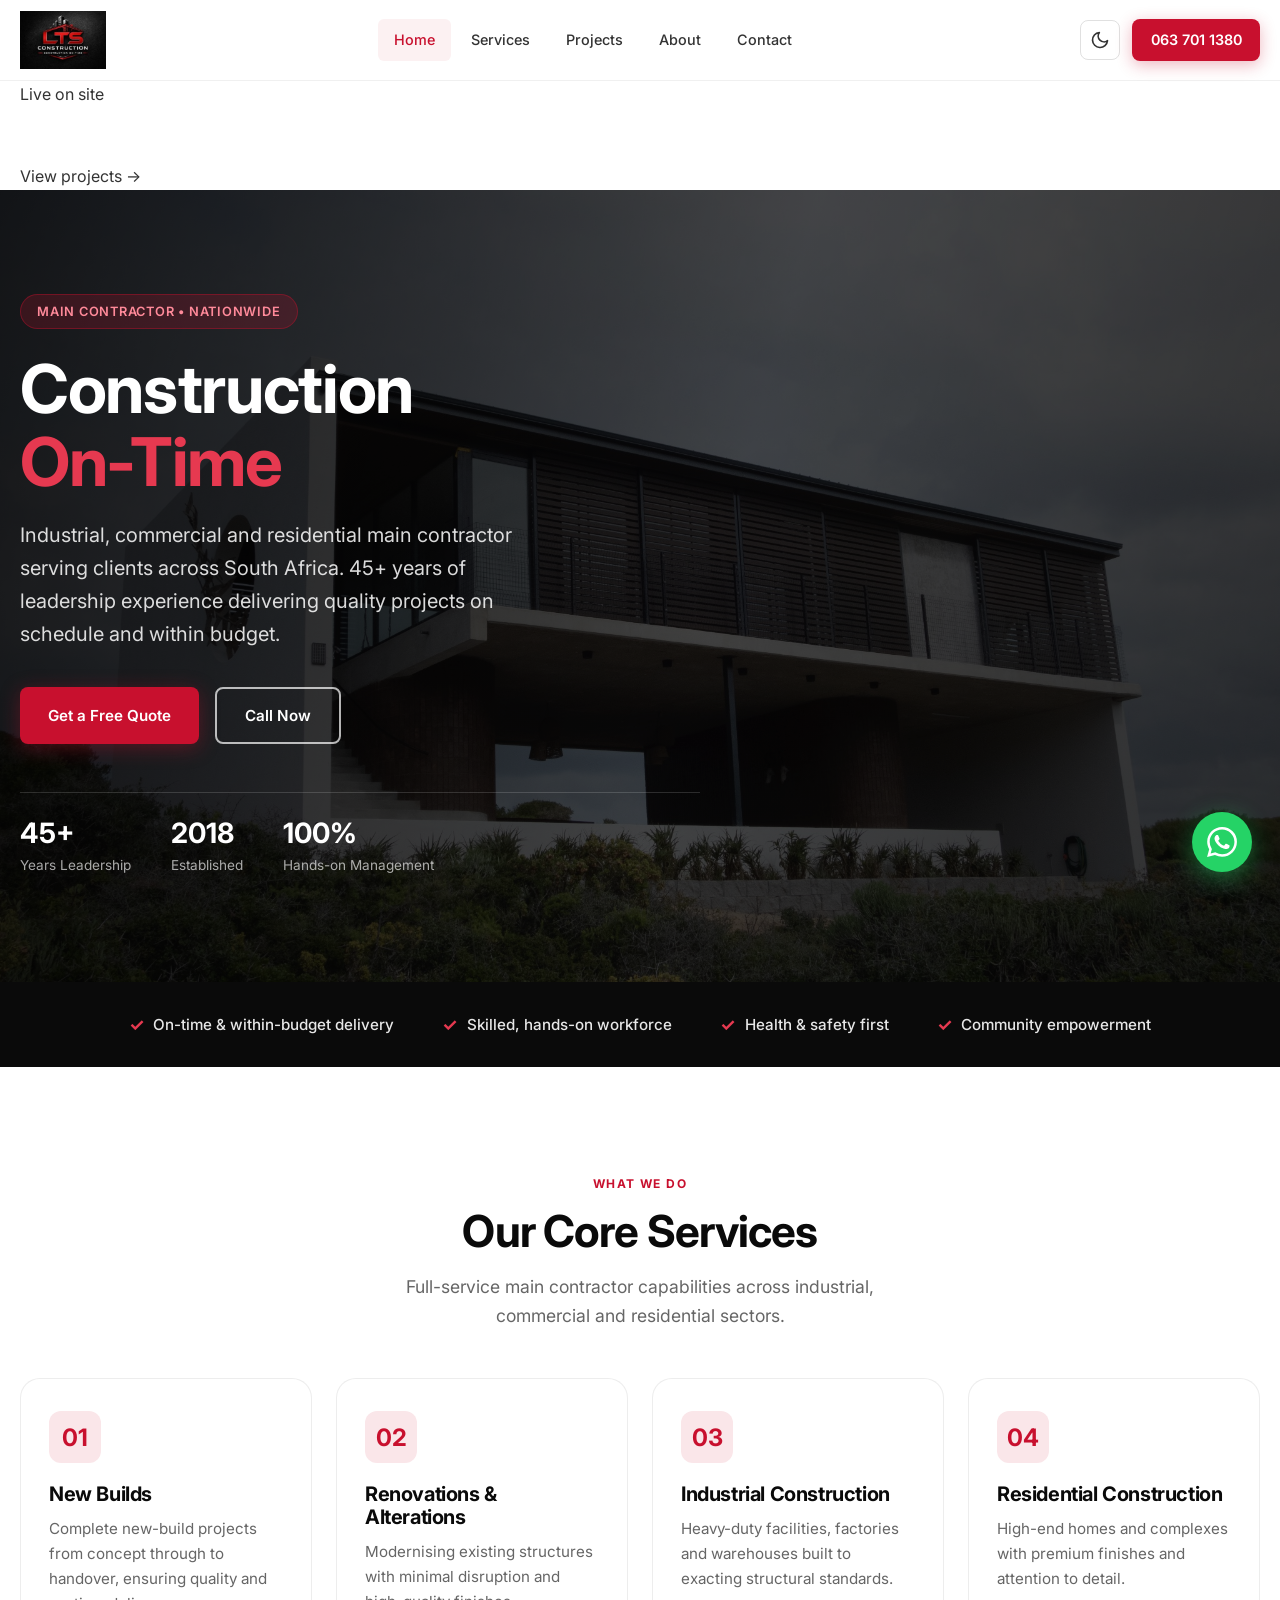
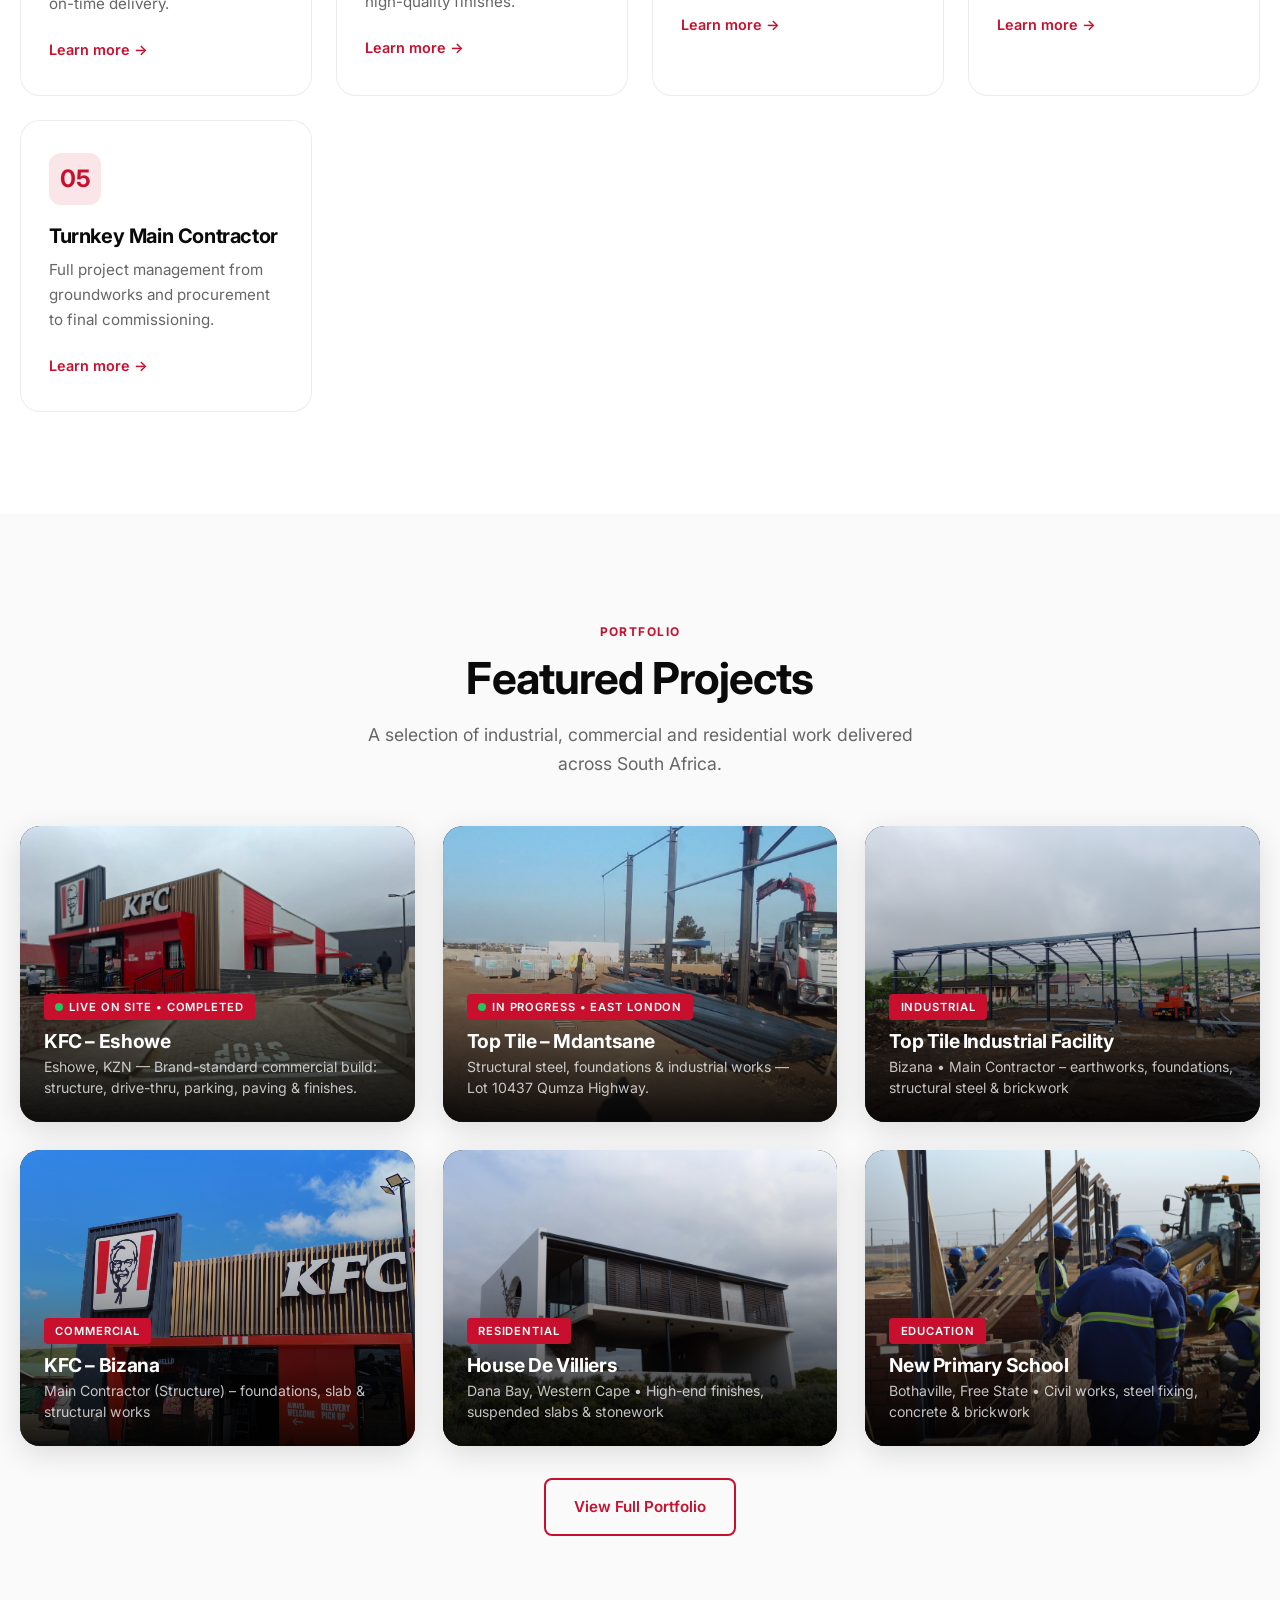
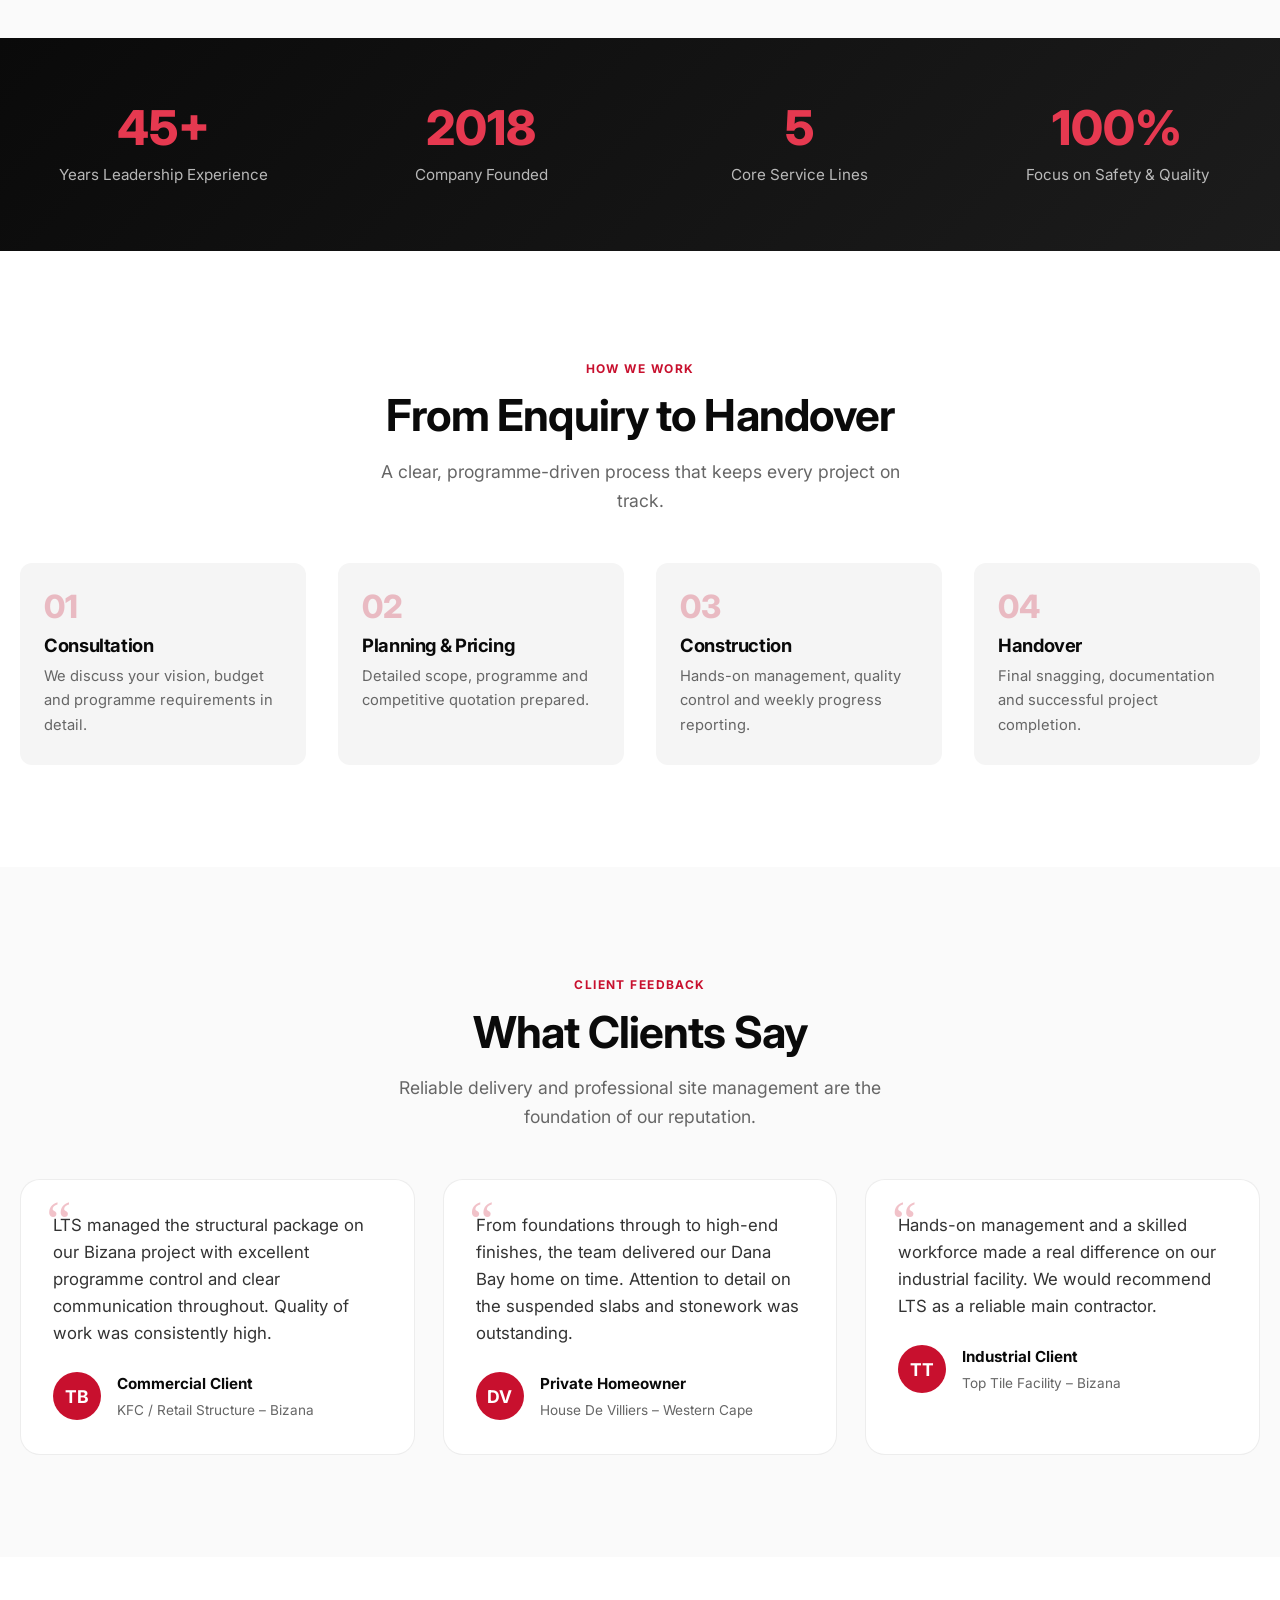
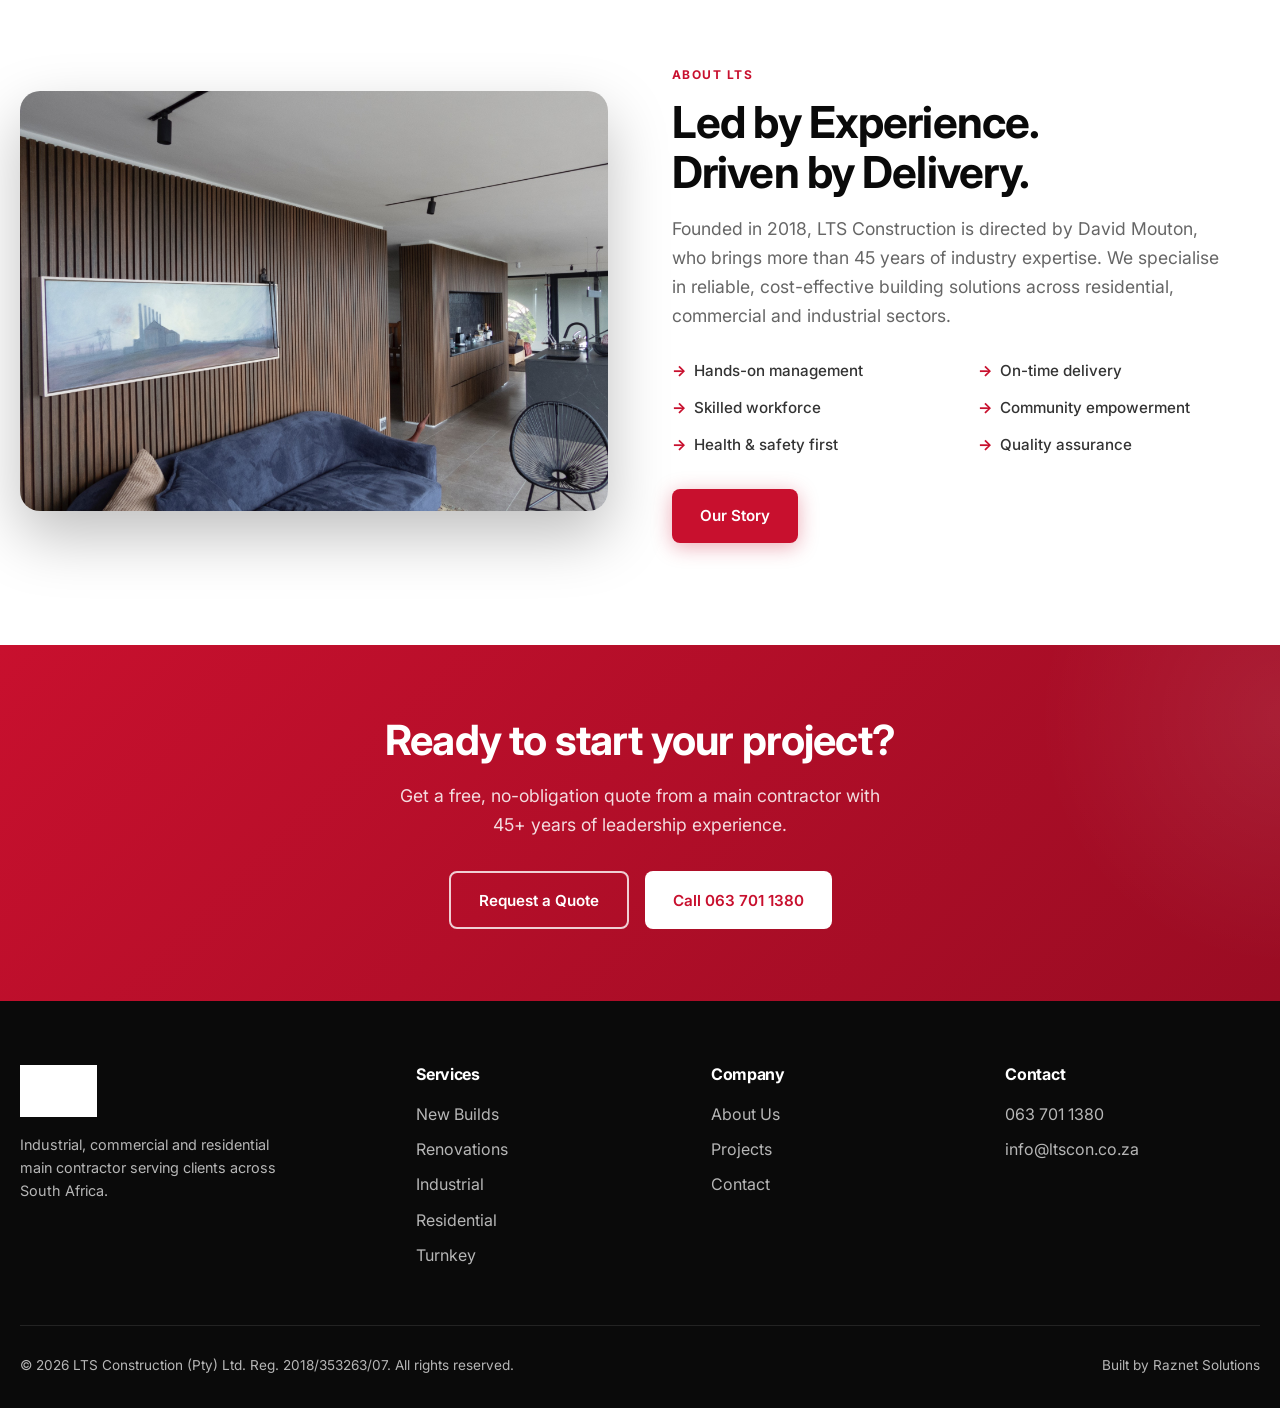
==== index.html @ 0b15d9ac "Correct site + KFC Eshowe live gallery" ====
<!DOCTYPE html>
<html lang="en">
<head>
  <meta charset="UTF-8" />
  <meta name="viewport" content="width=device-width, initial-scale=1.0" />
  <title>LTS Construction | Main Contractor Nationwide – Construction On-Time</title>
  <meta name="description" content="Industrial, commercial and residential main contractor serving clients across South Africa. 45+ years leadership experience. On-time, on-budget delivery." />
  <link rel="preconnect" href="https://fonts.googleapis.com" />
  <link rel="preconnect" href="https://fonts.gstatic.com" crossorigin />
  <link href="https://fonts.googleapis.com/css2?family=Inter:wght@400;500;600;700;800&display=swap" rel="stylesheet" />
  <link rel="stylesheet" href="css/style.css" />
</head>
<body>

  <!-- Header -->
  <header class="header">
    <div class="container">
      <a href="index.html" class="logo">
        <img src="assets/images/logo.png" alt="LTS Construction Logo" />
      </a>
      <nav class="nav">
        <a href="index.html" class="active">Home</a>
        <a href="services.html">Services</a>
        <a href="projects.html">Projects</a>
        <a href="about.html">About</a>
        <a href="contact.html">Contact</a>
      </nav>
      <div class="header-actions">
        <button class="theme-toggle" aria-label="Toggle dark mode" title="Toggle dark mode">
          <svg class="icon-moon" viewBox="0 0 24 24" fill="none" stroke="currentColor" stroke-width="2" stroke-linecap="round" stroke-linejoin="round"><path d="M21 12.79A9 9 0 1 1 11.21 3 7 7 0 0 0 21 12.79z"/></svg>
          <svg class="icon-sun" viewBox="0 0 24 24" fill="none" stroke="currentColor" stroke-width="2" stroke-linecap="round" stroke-linejoin="round"><circle cx="12" cy="12" r="5"/><line x1="12" y1="1" x2="12" y2="3"/><line x1="12" y1="21" x2="12" y2="23"/><line x1="4.22" y1="4.22" x2="5.64" y2="5.64"/><line x1="18.36" y1="18.36" x2="19.78" y2="19.78"/><line x1="1" y1="12" x2="3" y2="12"/><line x1="21" y1="12" x2="23" y2="12"/><line x1="4.22" y1="19.78" x2="5.64" y2="18.36"/><line x1="18.36" y1="5.64" x2="19.78" y2="4.22"/></svg>
        </button>
        <a href="tel:0637011380" class="phone-cta">063 701 1380</a>
        <button class="menu-toggle" aria-label="Open menu">
          <span></span><span></span><span></span>
        </button>
      </div>
    </div>
  </header>

  <!-- Mobile Nav -->
  <nav class="nav-mobile" aria-label="Mobile navigation">
    <a href="index.html" class="active">Home</a>
    <a href="services.html">Services</a>
    <a href="projects.html">Projects</a>
    <a href="about.html">About</a>
    <a href="contact.html">Contact</a>
    <a href="tel:0637011380" class="mobile-phone">Call 063 701 1380</a>
  </nav>

  <!-- Hero -->
    <!-- Current Project Notice -->
  <div class="news-banner">
    <div class="container">
      <span class="news-banner-label">Live on site</span>
      <div class="live-items">
        <p><strong>KFC Eshowe</strong> — Newly completed commercial project, Eshowe, KwaZulu-Natal. External structure, drive-thru, parking &amp; finishes.</p>
        <p><strong>Top Tile Mdantsane</strong> — Industrial construction underway at Lot 10437 Qumza Highway, East London.</p>
      </div>
      <a href="projects.html">View projects →</a>
    </div>
  </div>

  <section class="hero">
    <img src="assets/images/img-010.jpg" alt="LTS Construction – modern residential project" class="hero-bg" loading="eager" />
    <div class="container">
      <div class="hero-content">
        <div class="hero-badge">Main Contractor • Nationwide</div>
        <h1>Construction<br><span>On-Time</span></h1>
        <p>Industrial, commercial and residential main contractor serving clients across South Africa. 45+ years of leadership experience delivering quality projects on schedule and within budget.</p>
        <div class="hero-ctas">
          <a href="contact.html" class="btn btn-primary">Get a Free Quote</a>
          <a href="tel:0637011380" class="btn btn-secondary">Call Now</a>
        </div>
        <div class="hero-stats">
          <div class="hero-stat">
            <strong>45+</strong>
            <span>Years Leadership</span>
          </div>
          <div class="hero-stat">
            <strong>2018</strong>
            <span>Established</span>
          </div>
          <div class="hero-stat">
            <strong>100%</strong>
            <span>Hands-on Management</span>
          </div>
        </div>
      </div>
    </div>
  </section>

  <!-- Trust Bar -->
  <section class="trust-bar">
    <div class="container">
      <ul>
        <li>On-time & within-budget delivery</li>
        <li>Skilled, hands-on workforce</li>
        <li>Health & safety first</li>
        <li>Community empowerment</li>
      </ul>
    </div>
  </section>

  <!-- Services -->
  <section class="section">
    <div class="container">
      <div class="section-header">
        <span class="section-label">What We Do</span>
        <h2 class="section-title">Our Core Services</h2>
        <p class="section-desc">Full-service main contractor capabilities across industrial, commercial and residential sectors.</p>
      </div>
      <div class="services-grid">
        <article class="service-card">
          <div class="service-icon">01</div>
          <h3>New Builds</h3>
          <p>Complete new-build projects from concept through to handover, ensuring quality and on-time delivery.</p>
          <a href="services.html">Learn more →</a>
        </article>
        <article class="service-card">
          <div class="service-icon">02</div>
          <h3>Renovations & Alterations</h3>
          <p>Modernising existing structures with minimal disruption and high-quality finishes.</p>
          <a href="services.html">Learn more →</a>
        </article>
        <article class="service-card">
          <div class="service-icon">03</div>
          <h3>Industrial Construction</h3>
          <p>Heavy-duty facilities, factories and warehouses built to exacting structural standards.</p>
          <a href="services.html">Learn more →</a>
        </article>
        <article class="service-card">
          <div class="service-icon">04</div>
          <h3>Residential Construction</h3>
          <p>High-end homes and complexes with premium finishes and attention to detail.</p>
          <a href="services.html">Learn more →</a>
        </article>
        <article class="service-card">
          <div class="service-icon">05</div>
          <h3>Turnkey Main Contractor</h3>
          <p>Full project management from groundworks and procurement to final commissioning.</p>
          <a href="services.html">Learn more →</a>
        </article>
      </div>
    </div>
  </section>

  <!-- Featured Projects -->
  <section class="section" style="background:#fafafa;">
    <div class="container">
      <div class="section-header">
        <span class="section-label">Portfolio</span>
        <h2 class="section-title">Featured Projects</h2>
        <p class="section-desc">A selection of industrial, commercial and residential work delivered across South Africa.</p>
      </div>
      <div class="projects-grid">

        <article class="project-card" data-gallery='["assets/images/kfc-eshowe-01.jpg","assets/images/kfc-eshowe-02.jpg","assets/images/kfc-eshowe-03.jpg","assets/images/kfc-eshowe-04.jpg","assets/images/kfc-eshowe-05.jpg"]' data-gallery-title="KFC – Eshowe" data-gallery-desc="Completed commercial project in Eshowe, KwaZulu-Natal — external structure, drive-thru, parking, paving and access works.">
          <img src="assets/images/kfc-eshowe-01.jpg" alt="KFC Eshowe – completed external structure, KwaZulu-Natal" loading="lazy" />
          <div class="project-overlay">
            <span class="project-tag project-tag--live">Live on site • Completed</span>
            <h3>KFC – Eshowe</h3>
            <p>Eshowe, KZN — Brand-standard commercial build: structure, drive-thru, parking, paving &amp; finishes.</p>
          </div>
        </article>

        <article class="project-card" data-gallery='["assets/images/top-tile-mdantsane-01.jpg","assets/images/top-tile-mdantsane-03.jpg","assets/images/top-tile-mdantsane-02.jpg"]' data-gallery-title="Top Tile – Mdantsane" data-gallery-desc="Industrial construction underway — Lot 10437 Qumza Highway, East London.">
          <img src="assets/images/top-tile-mdantsane-01.jpg" alt="Top Tile Mdantsane – East London" loading="lazy" />
          <div class="project-overlay">
            <span class="project-tag project-tag--live">In Progress • East London</span>
            <h3>Top Tile – Mdantsane</h3>
            <p>Structural steel, foundations & industrial works — Lot 10437 Qumza Highway.</p>
          </div>
        </article>
<article class="project-card">
          <img src="assets/images/img-001.jpg" alt="Top Tile Industrial Facility – Bizana" loading="lazy" />
          <div class="project-overlay">
            <span class="project-tag">Industrial</span>
            <h3>Top Tile Industrial Facility</h3>
            <p>Bizana • Main Contractor – earthworks, foundations, structural steel & brickwork</p>
          </div>
        </article>
        <article class="project-card">
          <img src="assets/images/img-005.jpg" alt="KFC Bizana" loading="lazy" />
          <div class="project-overlay">
            <span class="project-tag">Commercial</span>
            <h3>KFC – Bizana</h3>
            <p>Main Contractor (Structure) – foundations, slab & structural works</p>
          </div>
        </article>
        <article class="project-card">
          <img src="assets/images/img-010.jpg" alt="House De Villiers – Dana Bay" loading="lazy" />
          <div class="project-overlay">
            <span class="project-tag">Residential</span>
            <h3>House De Villiers</h3>
            <p>Dana Bay, Western Cape • High-end finishes, suspended slabs & stonework</p>
          </div>
        </article>
        <article class="project-card">
          <img src="assets/images/img-011.jpg" alt="Primary School Bothaville" loading="lazy" />
          <div class="project-overlay">
            <span class="project-tag">Education</span>
            <h3>New Primary School</h3>
            <p>Bothaville, Free State • Civil works, steel fixing, concrete & brickwork</p>
          </div>
        </article>
      </div>
      <div class="text-center mt-2">
        <a href="projects.html" class="btn btn-outline">View Full Portfolio</a>
      </div>
    </div>
  </section>

  <!-- Stats -->
  <section class="stats-strip">
    <div class="container">
      <div class="stats-grid">
        <div class="stat-item">
          <strong>45+</strong>
          <span>Years Leadership Experience</span>
        </div>
        <div class="stat-item">
          <strong>2018</strong>
          <span>Company Founded</span>
        </div>
        <div class="stat-item">
          <strong>5</strong>
          <span>Core Service Lines</span>
        </div>
        <div class="stat-item">
          <strong>100%</strong>
          <span>Focus on Safety & Quality</span>
        </div>
      </div>
    </div>
  </section>

  <!-- Process -->
  <section class="section">
    <div class="container">
      <div class="section-header">
        <span class="section-label">How We Work</span>
        <h2 class="section-title">From Enquiry to Handover</h2>
        <p class="section-desc">A clear, programme-driven process that keeps every project on track.</p>
      </div>
      <div class="process-grid">
        <div class="process-step">
          <h4>Consultation</h4>
          <p>We discuss your vision, budget and programme requirements in detail.</p>
        </div>
        <div class="process-step">
          <h4>Planning & Pricing</h4>
          <p>Detailed scope, programme and competitive quotation prepared.</p>
        </div>
        <div class="process-step">
          <h4>Construction</h4>
          <p>Hands-on management, quality control and weekly progress reporting.</p>
        </div>
        <div class="process-step">
          <h4>Handover</h4>
          <p>Final snagging, documentation and successful project completion.</p>
        </div>
      </div>
    </div>
  </section>

  <!-- Testimonials -->
  <section class="section" style="background:#fafafa;">
    <div class="container">
      <div class="section-header">
        <span class="section-label">Client Feedback</span>
        <h2 class="section-title">What Clients Say</h2>
        <p class="section-desc">Reliable delivery and professional site management are the foundation of our reputation.</p>
      </div>
      <div class="testimonials-grid">
        <article class="testimonial-card">
          <p class="quote">LTS managed the structural package on our Bizana project with excellent programme control and clear communication throughout. Quality of work was consistently high.</p>
          <div class="testimonial-author">
            <div class="author-avatar">TB</div>
            <div class="author-info">
              <strong>Commercial Client</strong>
              <span>KFC / Retail Structure – Bizana</span>
            </div>
          </div>
        </article>
        <article class="testimonial-card">
          <p class="quote">From foundations through to high-end finishes, the team delivered our Dana Bay home on time. Attention to detail on the suspended slabs and stonework was outstanding.</p>
          <div class="testimonial-author">
            <div class="author-avatar">DV</div>
            <div class="author-info">
              <strong>Private Homeowner</strong>
              <span>House De Villiers – Western Cape</span>
            </div>
          </div>
        </article>
        <article class="testimonial-card">
          <p class="quote">Hands-on management and a skilled workforce made a real difference on our industrial facility. We would recommend LTS as a reliable main contractor.</p>
          <div class="testimonial-author">
            <div class="author-avatar">TT</div>
            <div class="author-info">
              <strong>Industrial Client</strong>
              <span>Top Tile Facility – Bizana</span>
            </div>
          </div>
        </article>
      </div>
    </div>
  </section>

  <!-- About Preview -->
  <section class="section">
    <div class="container">
      <div class="about-preview">
        <img src="assets/images/img-009.jpg" alt="LTS Construction high-end interior finish" loading="lazy" />
        <div class="about-content">
          <span class="section-label">About LTS</span>
          <h2 class="section-title">Led by Experience.<br>Driven by Delivery.</h2>
          <p class="section-desc">Founded in 2018, LTS Construction is directed by David Mouton, who brings more than 45 years of industry expertise. We specialise in reliable, cost-effective building solutions across residential, commercial and industrial sectors.</p>
          <ul class="value-list">
            <li>Hands-on management</li>
            <li>On-time delivery</li>
            <li>Skilled workforce</li>
            <li>Community empowerment</li>
            <li>Health & safety first</li>
            <li>Quality assurance</li>
          </ul>
          <a href="about.html" class="btn btn-primary">Our Story</a>
        </div>
      </div>
    </div>
  </section>

  <!-- CTA -->
  <section class="cta-banner">
    <div class="container">
      <h2>Ready to start your project?</h2>
      <p>Get a free, no-obligation quote from a main contractor with 45+ years of leadership experience.</p>
      <div style="display:flex;gap:1rem;justify-content:center;flex-wrap:wrap;">
        <a href="contact.html" class="btn btn-secondary">Request a Quote</a>
        <a href="tel:0637011380" class="btn" style="background:#fff;color:var(--red);">Call 063 701 1380</a>
      </div>
    </div>
  </section>

  <!-- Footer -->
  <footer class="footer">
    <div class="container">
      <div class="footer-grid">
        <div class="footer-brand">
          <img src="assets/images/logo.png" alt="LTS Construction" />
          <p>Industrial, commercial and residential main contractor serving clients across South Africa.</p>
        </div>
        <div>
          <h4>Services</h4>
          <ul>
            <li><a href="services.html">New Builds</a></li>
            <li><a href="services.html">Renovations</a></li>
            <li><a href="services.html">Industrial</a></li>
            <li><a href="services.html">Residential</a></li>
            <li><a href="services.html">Turnkey</a></li>
          </ul>
        </div>
        <div>
          <h4>Company</h4>
          <ul>
            <li><a href="about.html">About Us</a></li>
            <li><a href="projects.html">Projects</a></li>
            <li><a href="contact.html">Contact</a></li>
          </ul>
        </div>
        <div>
          <h4>Contact</h4>
          <ul>
            <li><a href="tel:0637011380">063 701 1380</a></li>
            <li><a href="mailto:info@ltscon.co.za">info@ltscon.co.za</a></li>
          </ul>
        </div>
      </div>
      <div class="footer-bottom">
        <p>© 2026 LTS Construction (Pty) Ltd. Reg. 2018/353263/07. All rights reserved.</p>
        <p>Built by Raznet Solutions</p>
      </div>
    </div>
  </footer>

  <!-- Floating WhatsApp -->
  <a href="https://wa.me/27637011380" class="float-whatsapp" target="_blank" rel="noopener" aria-label="Chat on WhatsApp">
    <svg viewBox="0 0 24 24" fill="currentColor"><path d="M17.472 14.382c-.297-.149-1.758-.867-2.03-.967-.273-.099-.471-.148-.67.15-.197.297-.767.966-.94 1.164-.173.199-.347.223-.644.075-.297-.15-1.255-.463-2.39-1.475-.883-.788-1.48-1.761-1.653-2.059-.173-.297-.018-.458.13-.606.134-.133.298-.347.446-.52.149-.174.198-.298.298-.497.099-.198.05-.371-.025-.52-.075-.149-.669-1.612-.916-2.207-.242-.579-.487-.5-.669-.51-.173-.008-.371-.01-.57-.01-.198 0-.52.074-.792.372-.272.297-1.04 1.016-1.04 2.479 0 1.462 1.065 2.875 1.213 3.074.149.198 2.096 3.2 5.077 4.487.709.306 1.262.489 1.694.625.712.227 1.36.195 1.871.118.571-.085 1.758-.719 2.006-1.413.248-.694.248-1.289.173-1.413-.074-.124-.272-.198-.57-.347m-5.421 7.403h-.004a9.87 9.87 0 01-5.031-1.378l-.361-.214-3.741.982.998-3.648-.235-.374a9.86 9.86 0 01-1.51-5.26c.001-5.45 4.436-9.884 9.888-9.884 2.64 0 5.122 1.03 6.988 2.898a9.825 9.825 0 012.893 6.994c-.003 5.45-4.435 9.884-9.885 9.884m8.413-18.297A11.815 11.815 0 0012.05 0C5.495 0 .16 5.335.157 11.892c0 2.096.547 4.142 1.588 5.945L.057 24l6.305-1.654a11.882 11.882 0 005.683 1.448h.005c6.554 0 11.89-5.335 11.893-11.893a11.821 11.821 0 00-3.48-8.413z"/></svg>
  </a>

  <script src="js/main.js"></script>
</body>
</html>
---- css/style.css ----
/* ============================================================
   LTS Construction – 2026 Modern Design System (Refined)
   ============================================================ */

:root {
  --red: #c8102e;
  --red-dark: #9a0c23;
  --red-light: #e63950;
  --black: #0a0a0a;
  --dark: #121212;
  --gray-900: #1a1a1a;
  --gray-800: #222;
  --gray-700: #333;
  --gray-500: #666;
  --gray-300: #bbb;
  --gray-100: #f5f5f5;
  --white: #ffffff;
  --shadow: 0 10px 40px rgba(0,0,0,.18);
  --shadow-lg: 0 25px 60px rgba(0,0,0,.25);
  --radius: 12px;
  --radius-lg: 20px;
  --transition: all .35s cubic-bezier(.4,0,.2,1);
  --font: 'Inter', system-ui, -apple-system, BlinkMacSystemFont, 'Segoe UI', Roboto, sans-serif;
  --container: 1240px;
}

*, *::before, *::after { margin:0; padding:0; box-sizing:border-box; }

html { scroll-behavior:smooth; font-size:16px; }

body {
  font-family: var(--font);
  line-height: 1.65;
  color: var(--gray-700);
  background: var(--white);
  -webkit-font-smoothing: antialiased;
  overflow-x: hidden;
}

img { max-width:100%; height:auto; display:block; }
a { text-decoration:none; color:inherit; transition: var(--transition); }
ul { list-style:none; }
button, input, select, textarea { font-family:inherit; }

.container {
  width: min(100% - 2.5rem, var(--container));
  margin-inline: auto;
}

/* Focus accessibility */
:focus-visible {
  outline: 3px solid var(--red);
  outline-offset: 3px;
}

/* Reduced motion */
@media (prefers-reduced-motion: reduce) {
  *, *::before, *::after {
    animation-duration: 0.01ms !important;
    transition-duration: 0.01ms !important;
  }
  html { scroll-behavior: auto; }
}

/* ---------- Typography ---------- */
h1,h2,h3,h4 {
  font-weight: 700;
  line-height: 1.15;
  color: var(--black);
  letter-spacing: -0.02em;
}

.section-label {
  display: inline-block;
  font-size: .75rem;
  font-weight: 700;
  letter-spacing: .12em;
  text-transform: uppercase;
  color: var(--red);
  margin-bottom: .75rem;
}

.section-title {
  font-size: clamp(1.9rem, 4vw, 2.75rem);
  margin-bottom: 1rem;
}

.section-desc {
  font-size: 1.1rem;
  color: var(--gray-500);
  max-width: 560px;
  margin-bottom: 2.5rem;
}

/* ---------- Buttons ---------- */
.btn {
  display: inline-flex;
  align-items: center;
  gap: .5rem;
  padding: .9rem 1.75rem;
  font-size: .95rem;
  font-weight: 600;
  border-radius: 8px;
  border: none;
  cursor: pointer;
  transition: var(--transition);
  white-space: nowrap;
}

.btn-primary {
  background: var(--red);
  color: var(--white);
  box-shadow: 0 4px 20px rgba(200,16,46,.35);
}
.btn-primary:hover {
  background: var(--red-dark);
  transform: translateY(-2px);
  box-shadow: 0 8px 28px rgba(200,16,46,.45);
}

.btn-secondary {
  background: transparent;
  color: var(--white);
  border: 2px solid rgba(255,255,255,.7);
}
.btn-secondary:hover {
  background: rgba(255,255,255,.12);
  border-color: var(--white);
}

.btn-outline {
  background: transparent;
  color: var(--red);
  border: 2px solid var(--red);
}
.btn-outline:hover {
  background: var(--red);
  color: var(--white);
}

.btn-dark {
  background: var(--black);
  color: var(--white);
}
.btn-dark:hover { background: var(--gray-800); }

/* ---------- Header ---------- */
.header {
  position: sticky;
  top: 0;
  z-index: 1000;
  background: rgba(255,255,255,.94);
  backdrop-filter: blur(18px);
  -webkit-backdrop-filter: blur(18px);
  border-bottom: 1px solid rgba(0,0,0,.06);
  transition: var(--transition);
}

.header.scrolled {
  box-shadow: 0 4px 24px rgba(0,0,0,.08);
}

.header .container {
  display: flex;
  align-items: center;
  justify-content: space-between;
  height: 80px;
  gap: 1.5rem;
}

.logo img {
  height: 58px;
  width: auto;
}

.nav {
  display: flex;
  align-items: center;
  gap: .25rem;
}

.nav a {
  padding: .55rem 1rem;
  font-size: .9rem;
  font-weight: 500;
  color: var(--gray-700);
  border-radius: 6px;
}
.nav a:hover,
.nav a.active {
  color: var(--red);
  background: rgba(200,16,46,.06);
}

.header-actions {
  display: flex;
  align-items: center;
  gap: .75rem;
}

.phone-cta {
  display: inline-flex;
  align-items: center;
  gap: .4rem;
  background: var(--red);
  color: var(--white);
  padding: .6rem 1.15rem;
  border-radius: 8px;
  font-size: .9rem;
  font-weight: 600;
  box-shadow: 0 4px 16px rgba(200,16,46,.3);
}
.phone-cta:hover {
  background: var(--red-dark);
  transform: translateY(-1px);
}

/* Hamburger */
.menu-toggle {
  display: none;
  background: none;
  border: none;
  cursor: pointer;
  padding: .5rem;
  z-index: 1001;
}
.menu-toggle span {
  display: block;
  width: 24px;
  height: 2.5px;
  background: var(--black);
  margin: 5px 0;
  border-radius: 2px;
  transition: var(--transition);
}
.menu-toggle.active span:nth-child(1) {
  transform: translateY(7.5px) rotate(45deg);
}
.menu-toggle.active span:nth-child(2) {
  opacity: 0;
}
.menu-toggle.active span:nth-child(3) {
  transform: translateY(-7.5px) rotate(-45deg);
}

/* Mobile nav overlay */
.nav-mobile {
  display: none;
  position: fixed;
  inset: 0;
  background: rgba(10,10,10,.97);
  z-index: 999;
  flex-direction: column;
  align-items: center;
  justify-content: center;
  gap: 1.5rem;
  opacity: 0;
  pointer-events: none;
  transition: opacity .3s ease;
}
.nav-mobile.open {
  display: flex;
  opacity: 1;
  pointer-events: auto;
}
.nav-mobile a {
  color: var(--white);
  font-size: 1.4rem;
  font-weight: 600;
  padding: .5rem 1.5rem;
}
.nav-mobile a:hover,
.nav-mobile a.active {
  color: var(--red-light);
}
.nav-mobile .mobile-phone {
  margin-top: 1.5rem;
  background: var(--red);
  color: white;
  padding: .9rem 1.8rem;
  border-radius: 8px;
  font-weight: 600;
}

/* ---------- Hero ---------- */
.hero {
  position: relative;
  min-height: 88vh;
  display: flex;
  align-items: center;
  background: var(--black);
  overflow: hidden;
}

.hero-bg {
  position: absolute;
  inset: 0;
  width: 100%;
  height: 100%;
  object-fit: cover;
  opacity: .42;
}

.hero::after {
  content: "";
  position: absolute;
  inset: 0;
  background: linear-gradient(105deg, rgba(0,0,0,.78) 0%, rgba(0,0,0,.35) 55%, rgba(0,0,0,.55) 100%);
  z-index: 1;
}

.hero-content {
  position: relative;
  z-index: 2;
  max-width: 680px;
  padding: 2rem 0;
  color: var(--white);
}

.hero-badge {
  display: inline-flex;
  align-items: center;
  gap: .5rem;
  background: rgba(200,16,46,.2);
  border: 1px solid rgba(200,16,46,.4);
  color: #ff8a9a;
  font-size: .8rem;
  font-weight: 600;
  letter-spacing: .06em;
  text-transform: uppercase;
  padding: .4rem 1rem;
  border-radius: 50px;
  margin-bottom: 1.5rem;
}

.hero h1 {
  font-size: clamp(2.6rem, 6vw, 4.2rem);
  color: var(--white);
  margin-bottom: 1.25rem;
  line-height: 1.08;
}

.hero h1 span {
  color: var(--red-light);
}

.hero p {
  font-size: clamp(1.05rem, 2vw, 1.25rem);
  color: rgba(255,255,255,.85);
  margin-bottom: 2.25rem;
  max-width: 520px;
}

.hero-ctas {
  display: flex;
  flex-wrap: wrap;
  gap: 1rem;
  margin-bottom: 3rem;
}

.hero-stats {
  display: flex;
  flex-wrap: wrap;
  gap: 2.5rem;
  padding-top: 1.5rem;
  border-top: 1px solid rgba(255,255,255,.15);
}

.hero-stat strong {
  display: block;
  font-size: 1.75rem;
  font-weight: 700;
  color: var(--white);
  line-height: 1.2;
}

.hero-stat span {
  font-size: .85rem;
  color: rgba(255,255,255,.65);
}

/* ---------- Trust Bar ---------- */
.trust-bar {
  background: var(--black);
  color: var(--white);
  padding: 1.75rem 0;
}

.trust-bar ul {
  display: flex;
  flex-wrap: wrap;
  justify-content: center;
  gap: 1.5rem 3rem;
  text-align: center;
}

.trust-bar li {
  font-size: .95rem;
  font-weight: 500;
  display: flex;
  align-items: center;
  gap: .6rem;
  color: rgba(255,255,255,.9);
}

.trust-bar li::before {
  content: "✓";
  color: var(--red-light);
  font-weight: 700;
  font-size: 1.1rem;
}

/* ---------- Sections ---------- */
.section {
  padding: clamp(4rem, 8vw, 6.5rem) 0;
}

.section-header {
  text-align: center;
  margin-bottom: 3rem;
}
.section-header .section-desc {
  margin-inline: auto;
}

/* ---------- Services Grid ---------- */
.services-grid {
  display: grid;
  grid-template-columns: repeat(auto-fit, minmax(280px, 1fr));
  gap: 1.5rem;
}

.service-card {
  background: var(--white);
  border: 1px solid rgba(0,0,0,.07);
  border-radius: var(--radius-lg);
  padding: 2rem 1.75rem;
  transition: var(--transition);
  position: relative;
  overflow: hidden;
}

.service-card::before {
  content: "";
  position: absolute;
  top: 0; left: 0;
  width: 100%;
  height: 4px;
  background: var(--red);
  transform: scaleX(0);
  transform-origin: left;
  transition: var(--transition);
}

.service-card:hover {
  transform: translateY(-6px);
  box-shadow: var(--shadow);
  border-color: transparent;
}
.service-card:hover::before { transform: scaleX(1); }

.service-icon {
  width: 52px;
  height: 52px;
  background: rgba(200,16,46,.1);
  color: var(--red);
  border-radius: 12px;
  display: grid;
  place-items: center;
  font-size: 1.5rem;
  margin-bottom: 1.25rem;
  font-weight: 700;
}

.service-card h3 {
  font-size: 1.25rem;
  margin-bottom: .6rem;
}

.service-card p {
  font-size: .95rem;
  color: var(--gray-500);
  margin-bottom: 1.25rem;
}

.service-card a {
  font-size: .9rem;
  font-weight: 600;
  color: var(--red);
  display: inline-flex;
  align-items: center;
  gap: .35rem;
}
.service-card a:hover { gap: .55rem; }

/* ---------- Projects ---------- */
.projects-grid {
  display: grid;
  grid-template-columns: repeat(auto-fit, minmax(300px, 1fr));
  gap: 1.75rem;
}

.project-card {
  position: relative;
  border-radius: var(--radius-lg);
  overflow: hidden;
  background: var(--gray-900);
  aspect-ratio: 4/3;
  box-shadow: 0 8px 30px rgba(0,0,0,.12);
  transition: var(--transition);
}

.project-card:hover {
  transform: translateY(-6px);
  box-shadow: var(--shadow-lg);
}

.project-card img {
  width: 100%;
  height: 100%;
  object-fit: cover;
  transition: transform .6s ease;
}

.project-card:hover img {
  transform: scale(1.06);
}

.project-overlay {
  position: absolute;
  inset: 0;
  background: linear-gradient(to top, rgba(0,0,0,.9) 0%, rgba(0,0,0,.25) 55%, transparent 100%);
  display: flex;
  flex-direction: column;
  justify-content: flex-end;
  padding: 1.5rem;
  color: var(--white);
}

.project-tag {
  display: inline-block;
  font-size: .7rem;
  font-weight: 600;
  letter-spacing: .08em;
  text-transform: uppercase;
  background: var(--red);
  padding: .25rem .7rem;
  border-radius: 4px;
  margin-bottom: .6rem;
  width: fit-content;
}

.project-card h3 {
  font-size: 1.2rem;
  color: var(--white);
  margin-bottom: .35rem;
}

.project-card p {
  font-size: .88rem;
  color: rgba(255,255,255,.75);
  line-height: 1.45;
}

/* ---------- Stats Strip ---------- */
.stats-strip {
  background: linear-gradient(135deg, var(--black) 0%, #1c1c1c 100%);
  color: var(--white);
  padding: 4rem 0;
}

.stats-grid {
  display: grid;
  grid-template-columns: repeat(auto-fit, minmax(180px, 1fr));
  gap: 2rem;
  text-align: center;
}

.stat-item strong {
  display: block;
  font-size: clamp(2.2rem, 4vw, 3rem);
  font-weight: 800;
  color: var(--red-light);
  line-height: 1.1;
  margin-bottom: .35rem;
}

.stat-item span {
  font-size: .95rem;
  color: rgba(255,255,255,.7);
}

/* ---------- Process ---------- */
.process-grid {
  display: grid;
  grid-template-columns: repeat(auto-fit, minmax(220px, 1fr));
  gap: 2rem;
  counter-reset: step;
}

.process-step {
  position: relative;
  padding: 1.75rem 1.5rem;
  background: var(--gray-100);
  border-radius: var(--radius);
  transition: var(--transition);
}

.process-step:hover {
  background: var(--white);
  box-shadow: var(--shadow);
}

.process-step::before {
  counter-increment: step;
  content: "0" counter(step);
  display: block;
  font-size: 2rem;
  font-weight: 800;
  color: var(--red);
  opacity: .25;
  margin-bottom: .75rem;
  line-height: 1;
}

.process-step h4 {
  font-size: 1.15rem;
  margin-bottom: .5rem;
}

.process-step p {
  font-size: .92rem;
  color: var(--gray-500);
}

/* ---------- Testimonials ---------- */
.testimonials-grid {
  display: grid;
  grid-template-columns: repeat(auto-fit, minmax(300px, 1fr));
  gap: 1.75rem;
}

.testimonial-card {
  background: var(--white);
  border: 1px solid rgba(0,0,0,.07);
  border-radius: var(--radius-lg);
  padding: 2rem;
  transition: var(--transition);
}

.testimonial-card:hover {
  box-shadow: var(--shadow);
  transform: translateY(-4px);
}

.testimonial-card .quote {
  font-size: 1.05rem;
  line-height: 1.6;
  color: var(--gray-700);
  margin-bottom: 1.5rem;
  position: relative;
}

.testimonial-card .quote::before {
  content: "“";
  font-size: 3.5rem;
  color: var(--red);
  opacity: .25;
  position: absolute;
  top: -1.2rem;
  left: -0.4rem;
  font-family: Georgia, serif;
  line-height: 1;
}

.testimonial-author {
  display: flex;
  align-items: center;
  gap: 1rem;
}

.author-avatar {
  width: 48px;
  height: 48px;
  border-radius: 50%;
  background: var(--red);
  color: white;
  display: grid;
  place-items: center;
  font-weight: 700;
  font-size: 1.1rem;
}

.author-info strong {
  display: block;
  font-size: .95rem;
  color: var(--black);
}

.author-info span {
  font-size: .85rem;
  color: var(--gray-500);
}

/* ---------- About Preview ---------- */
.about-preview {
  display: grid;
  grid-template-columns: 1fr 1fr;
  gap: 4rem;
  align-items: center;
}

.about-preview img {
  border-radius: var(--radius-lg);
  box-shadow: var(--shadow-lg);
  width: 100%;
  height: 420px;
  object-fit: cover;
}

.about-content .section-desc {
  margin-bottom: 1.5rem;
}

.value-list {
  display: grid;
  grid-template-columns: 1fr 1fr;
  gap: .75rem 1.5rem;
  margin: 1.75rem 0 2rem;
}

.value-list li {
  display: flex;
  align-items: center;
  gap: .5rem;
  font-size: .95rem;
  font-weight: 500;
}

.value-list li::before {
  content: "→";
  color: var(--red);
  font-weight: 700;
}

/* ---------- CTA Banner ---------- */
.cta-banner {
  background: linear-gradient(135deg, var(--red) 0%, var(--red-dark) 100%);
  color: var(--white);
  padding: 4.5rem 0;
  text-align: center;
  position: relative;
  overflow: hidden;
}

.cta-banner::before {
  content: "";
  position: absolute;
  top: -50%;
  right: -20%;
  width: 500px;
  height: 500px;
  background: radial-gradient(circle, rgba(255,255,255,.08) 0%, transparent 70%);
  pointer-events: none;
}

.cta-banner h2 {
  color: var(--white);
  font-size: clamp(1.8rem, 4vw, 2.6rem);
  margin-bottom: 1rem;
}

.cta-banner p {
  color: rgba(255,255,255,.85);
  font-size: 1.1rem;
  margin-bottom: 2rem;
  max-width: 500px;
  margin-inline: auto;
}

.cta-banner .btn-secondary {
  border-color: rgba(255,255,255,.8);
}

/* ---------- Page Hero (inner pages) ---------- */
.page-hero {
  position: relative;
  min-height: 42vh;
  display: flex;
  align-items: center;
  background: var(--black);
  overflow: hidden;
}

.page-hero img {
  position: absolute;
  inset: 0;
  width: 100%;
  height: 100%;
  object-fit: cover;
  opacity: .35;
}

.page-hero::after {
  content: "";
  position: absolute;
  inset: 0;
  background: linear-gradient(to right, rgba(0,0,0,.72), rgba(0,0,0,.4));
}

.page-hero .container {
  position: relative;
  z-index: 2;
  color: var(--white);
  padding: 3rem 0;
}

.page-hero h1 {
  color: var(--white);
  font-size: clamp(2.2rem, 5vw, 3.2rem);
  margin-bottom: .75rem;
}

.page-hero p {
  font-size: 1.15rem;
  color: rgba(255,255,255,.8);
  max-width: 520px;
}

/* ---------- Contact Form ---------- */
.contact-grid {
  display: grid;
  grid-template-columns: 1.1fr .9fr;
  gap: 3.5rem;
  align-items: start;
}

.contact-form {
  display: grid;
  gap: 1.15rem;
}

.form-group label {
  display: block;
  font-size: .85rem;
  font-weight: 600;
  margin-bottom: .4rem;
  color: var(--gray-700);
}

.form-group input,
.form-group select,
.form-group textarea {
  width: 100%;
  padding: .9rem 1.1rem;
  border: 1.5px solid #ddd;
  border-radius: 8px;
  font-size: 1rem;
  transition: var(--transition);
  background: var(--white);
}

.form-group input:focus,
.form-group select:focus,
.form-group textarea:focus {
  outline: none;
  border-color: var(--red);
  box-shadow: 0 0 0 3px rgba(200,16,46,.12);
}

.contact-info {
  background: var(--gray-100);
  border-radius: var(--radius-lg);
  padding: 2.25rem;
}

.contact-info h3 {
  font-size: 1.3rem;
  margin-bottom: 1.5rem;
}

.info-item {
  display: flex;
  gap: 1rem;
  margin-bottom: 1.5rem;
}

.info-item strong {
  display: block;
  font-size: .85rem;
  color: var(--gray-500);
  margin-bottom: .2rem;
}

.info-item a {
  color: var(--black);
  font-weight: 600;
}
.info-item a:hover { color: var(--red); }

.whatsapp-btn {
  display: inline-flex;
  align-items: center;
  gap: .5rem;
  background: #25D366;
  color: white;
  padding: .85rem 1.4rem;
  border-radius: 8px;
  font-weight: 600;
  margin-top: 1rem;
}
.whatsapp-btn:hover {
  background: #1da851;
  transform: translateY(-2px);
}

/* ---------- Floating WhatsApp ---------- */
.float-whatsapp {
  position: fixed;
  bottom: 1.75rem;
  right: 1.75rem;
  z-index: 900;
  width: 60px;
  height: 60px;
  background: #25D366;
  border-radius: 50%;
  display: grid;
  place-items: center;
  box-shadow: 0 6px 24px rgba(37,211,102,.45);
  transition: var(--transition);
  color: white;
}
.float-whatsapp:hover {
  transform: scale(1.08);
  box-shadow: 0 8px 30px rgba(37,211,102,.55);
}
.float-whatsapp svg {
  width: 30px;
  height: 30px;
}

/* ---------- Footer ---------- */
.footer {
  background: var(--black);
  color: rgba(255,255,255,.7);
  padding: 4rem 0 2rem;
}

.footer-grid {
  display: grid;
  grid-template-columns: 1.4fr 1fr 1fr 1fr;
  gap: 2.5rem;
  margin-bottom: 3rem;
}

.footer-brand img {
  height: 52px;
  margin-bottom: 1rem;
  filter: brightness(0) invert(1);
}

.footer-brand p {
  font-size: .9rem;
  line-height: 1.6;
  max-width: 280px;
}

.footer h4 {
  color: var(--white);
  font-size: 1rem;
  margin-bottom: 1.1rem;
}

.footer ul li {
  margin-bottom: .55rem;
}

.footer a:hover {
  color: var(--red-light);
}

.footer-bottom {
  border-top: 1px solid rgba(255,255,255,.1);
  padding-top: 1.75rem;
  display: flex;
  flex-wrap: wrap;
  justify-content: space-between;
  gap: 1rem;
  font-size: .85rem;
}

/* ---------- Map ---------- */
.map-wrapper {
  border-radius: 16px;
  overflow: hidden;
  box-shadow: var(--shadow);
  background: var(--gray-100);
}
.map-wrapper iframe {
  width: 100%;
  min-height: 380px;
}

/* ---------- Utilities ---------- */
.text-center { text-align: center; }
.mt-2 { margin-top: 2rem; }
.mb-2 { margin-bottom: 2rem; }

/* ---------- Responsive ---------- */
@media (max-width: 960px) {
  .about-preview,
  .contact-grid {
    grid-template-columns: 1fr;
    gap: 2.5rem;
  }
  .about-preview img {
    height: 320px;
  }
  .footer-grid {
    grid-template-columns: 1fr 1fr;
  }
}

@media (max-width: 768px) {
  .nav {
    display: none;
  }
  .menu-toggle {
    display: block;
  }
  .header .container {
    height: 70px;
  }
  .logo img { height: 48px; }
  .hero {
    min-height: 80vh;
  }
  .hero-stats {
    gap: 1.5rem;
  }
  .value-list {
    grid-template-columns: 1fr;
  }
  .footer-grid {
    grid-template-columns: 1fr;
  }
  .float-whatsapp {
    bottom: 1.25rem;
    right: 1.25rem;
    width: 54px;
    height: 54px;
  }
}

@media (max-width: 480px) {
  .hero-ctas {
    flex-direction: column;
  }
  .btn { width: 100%; justify-content: center; }
  .phone-cta { padding: .55rem .9rem; font-size: .85rem; }
}

/* ============================================================
   Dark Mode – high contrast, readable text
   ============================================================ */

/* Keep brand reds; only shift neutrals for surfaces/text */
html[data-theme="dark"] {
  --gray-900: #f0f0f0;
  --gray-800: #e0e0e0;
  --gray-700: #d4d4d4;
  --gray-500: #b0b0b0;
  --gray-300: #888;
  --gray-100: #1a1a1a;
  --shadow: 0 10px 40px rgba(0,0,0,.5);
  --shadow-lg: 0 25px 60px rgba(0,0,0,.6);
}

html[data-theme="dark"] body {
  background: #0d0d0d;
  color: #e8e8e8;
}

/* Header */
html[data-theme="dark"] .header {
  background: rgba(12,12,12,.96);
  border-bottom-color: rgba(255,255,255,.1);
}
html[data-theme="dark"] .nav a {
  color: #e0e0e0;
}
html[data-theme="dark"] .nav a:hover,
html[data-theme="dark"] .nav a.active {
  color: #ff6b7a;
  background: rgba(200,16,46,.18);
}
html[data-theme="dark"] .menu-toggle span {
  background: #f0f0f0;
}

/* Theme toggle */
html[data-theme="dark"] .theme-toggle {
  border-color: rgba(255,255,255,.25);
  color: #f0f0f0;
}
html[data-theme="dark"] .theme-toggle:hover {
  background: rgba(200,16,46,.25);
  color: #ff6b7a;
  border-color: #c8102e;
}

/* Mobile menu – force bright text on dark overlay (do NOT use inverted vars) */
html[data-theme="dark"] .nav-mobile {
  background: rgba(8,8,8,.98);
}
html[data-theme="dark"] .nav-mobile a {
  color: #ffffff !important;
}
html[data-theme="dark"] .nav-mobile a:hover,
html[data-theme="dark"] .nav-mobile a.active {
  color: #ff6b7a !important;
}
html[data-theme="dark"] .nav-mobile .mobile-phone {
  background: #c8102e;
  color: #ffffff !important;
}

/* Trust bar – always dark surface with bright text */
html[data-theme="dark"] .trust-bar {
  background: #111111 !important;
  color: #ffffff !important;
}
html[data-theme="dark"] .trust-bar li {
  color: #ffffff !important;
}
html[data-theme="dark"] .trust-bar li::before {
  color: #ff6b7a !important;
}

/* Headings & labels */
html[data-theme="dark"] h1,
html[data-theme="dark"] h2,
html[data-theme="dark"] h3,
html[data-theme="dark"] h4,
html[data-theme="dark"] .section-title {
  color: #ffffff;
}
html[data-theme="dark"] .section-label {
  color: #ff6b7a;
}
html[data-theme="dark"] .section-desc {
  color: #c8c8c8;
}

/* Cards */
html[data-theme="dark"] .service-card,
html[data-theme="dark"] .testimonial-card {
  background: #1a1a1a;
  border-color: rgba(255,255,255,.1);
}
html[data-theme="dark"] .service-card h3,
html[data-theme="dark"] .testimonial-card .author-info strong {
  color: #ffffff;
}
html[data-theme="dark"] .service-card p,
html[data-theme="dark"] .testimonial-card .quote {
  color: #c8c8c8;
}
html[data-theme="dark"] .service-card a {
  color: #ff6b7a;
}
html[data-theme="dark"] .service-icon {
  background: rgba(200,16,46,.2);
  color: #ff6b7a;
}

/* Process steps */
html[data-theme="dark"] .process-step {
  background: #1a1a1a;
}
html[data-theme="dark"] .process-step:hover {
  background: #222;
}
html[data-theme="dark"] .process-step h4 {
  color: #ffffff;
}
html[data-theme="dark"] .process-step p {
  color: #c8c8c8;
}

/* Value list (about preview) */
html[data-theme="dark"] .value-list li {
  color: #e8e8e8;
}
html[data-theme="dark"] .value-list li::before {
  color: #ff6b7a;
}

/* Contact */
html[data-theme="dark"] .contact-info {
  background: #1a1a1a;
}
html[data-theme="dark"] .contact-info h3 {
  color: #ffffff;
}
html[data-theme="dark"] .form-group input,
html[data-theme="dark"] .form-group select,
html[data-theme="dark"] .form-group textarea {
  background: #1a1a1a;
  border-color: #444;
  color: #f0f0f0;
}
html[data-theme="dark"] .form-group label {
  color: #d0d0d0;
}
html[data-theme="dark"] .info-item a {
  color: #ff6b7a;
}
html[data-theme="dark"] .info-item strong {
  color: #a0a0a0;
}

/* Footer */
html[data-theme="dark"] .footer {
  background: #080808;
  color: #b0b0b0;
}
html[data-theme="dark"] .footer h4 {
  color: #ffffff;
}
html[data-theme="dark"] .footer a:hover {
  color: #ff6b7a;
}

/* Sections with light backgrounds */
html[data-theme="dark"] .section[style*="background:#fafafa"],
html[data-theme="dark"] .section[style*="background: #fafafa"] {
  background: #141414 !important;
}

/* Stats strip / CTA stay intentional */
html[data-theme="dark"] .stats-strip {
  background: #111;
}
html[data-theme="dark"] .stat-item span {
  color: rgba(255,255,255,.75);
}

/* Project overlay text already white – leave as is */

/* Page hero text */
html[data-theme="dark"] .page-hero h1 {
  color: #ffffff;
}
html[data-theme="dark"] .page-hero p {
  color: rgba(255,255,255,.85);
}

/* Theme toggle button base (light mode) */
.theme-toggle {
  display: inline-flex;
  align-items: center;
  justify-content: center;
  width: 40px;
  height: 40px;
  border-radius: 8px;
  border: 1.5px solid rgba(0,0,0,.12);
  background: transparent;
  cursor: pointer;
  color: var(--gray-700);
  transition: var(--transition);
  padding: 0;
}
.theme-toggle:hover {
  background: rgba(200,16,46,.08);
  border-color: var(--red);
  color: var(--red);
}
.theme-toggle svg {
  width: 20px;
  height: 20px;
}
.theme-toggle .icon-sun { display: none; }
.theme-toggle .icon-moon { display: block; }
html[data-theme="dark"] .theme-toggle .icon-sun { display: block; }
html[data-theme="dark"] .theme-toggle .icon-moon { display: none; }

@media (max-width: 768px) {
  .theme-toggle {
    width: 36px;
    height: 36px;
  }
}

/* ---------- Live pulse (stronger green flash) ---------- */
.news-banner-label::before {
  content: "";
  width: 10px;
  height: 10px;
  background: #22c55e;
  border-radius: 50%;
  box-shadow: 0 0 0 0 rgba(34, 197, 94, 0.7);
  animation: live-pulse 1.4s ease-out infinite;
}
@keyframes live-pulse {
  0%   { box-shadow: 0 0 0 0 rgba(34, 197, 94, 0.75); opacity: 1; }
  70%  { box-shadow: 0 0 0 12px rgba(34, 197, 94, 0); opacity: 0.9; }
  100% { box-shadow: 0 0 0 0 rgba(34, 197, 94, 0); opacity: 1; }
}
.project-tag--live::before {
  content: "";
  display: inline-block;
  width: 8px;
  height: 8px;
  margin-right: 6px;
  background: #22c55e;
  border-radius: 50%;
  vertical-align: middle;
  animation: live-pulse 1.4s ease-out infinite;
}

/* Dual live items in banner */
.news-banner .live-items {
  display: flex;
  flex-direction: column;
  gap: 0.35rem;
  flex: 1;
  min-width: 200px;
}
.news-banner .live-items p {
  margin: 0;
  font-size: 0.95rem;
  color: rgba(255,255,255,0.92);
}

/* Project card clickable for gallery */
.project-card[data-gallery] {
  cursor: pointer;
}
.project-card[data-gallery]::after {
  content: "View gallery";
  position: absolute;
  bottom: 0.75rem;
  right: 0.75rem;
  z-index: 3;
  font-size: 0.7rem;
  font-weight: 600;
  letter-spacing: 0.04em;
  text-transform: uppercase;
  color: #fff;
  background: rgba(0,0,0,0.55);
  padding: 0.35rem 0.6rem;
  border-radius: 4px;
  opacity: 0;
  transition: opacity 0.25s ease;
  pointer-events: none;
}
.project-card[data-gallery]:hover::after {
  opacity: 1;
}

/* Project gallery lightbox */
.gallery-lightbox {
  position: fixed;
  inset: 0;
  z-index: 10000;
  background: rgba(0,0,0,0.92);
  display: flex;
  flex-direction: column;
  align-items: center;
  justify-content: center;
  opacity: 0;
  visibility: hidden;
  transition: opacity 0.25s ease, visibility 0.25s ease;
  padding: 1rem;
}
.gallery-lightbox.open {
  opacity: 1;
  visibility: visible;
}
.gallery-lightbox__close {
  position: absolute;
  top: 1rem;
  right: 1rem;
  width: 44px;
  height: 44px;
  border: none;
  border-radius: 50%;
  background: rgba(255,255,255,0.12);
  color: #fff;
  font-size: 1.5rem;
  line-height: 1;
  cursor: pointer;
  z-index: 2;
}
.gallery-lightbox__close:hover { background: rgba(200,16,46,0.85); }
.gallery-lightbox__stage {
  max-width: min(960px, 100%);
  max-height: 75vh;
  display: flex;
  align-items: center;
  justify-content: center;
}
.gallery-lightbox__stage img {
  max-width: 100%;
  max-height: 75vh;
  object-fit: contain;
  border-radius: 6px;
  box-shadow: 0 20px 60px rgba(0,0,0,0.5);
}
.gallery-lightbox__caption {
  color: #eee;
  text-align: center;
  margin-top: 1rem;
  max-width: 640px;
  font-size: 0.95rem;
}
.gallery-lightbox__caption strong {
  display: block;
  color: #fff;
  font-size: 1.1rem;
  margin-bottom: 0.25rem;
}
.gallery-lightbox__nav {
  display: flex;
  align-items: center;
  gap: 1rem;
  margin-top: 1rem;
}
.gallery-lightbox__nav button {
  width: 44px;
  height: 44px;
  border: none;
  border-radius: 50%;
  background: rgba(255,255,255,0.12);
  color: #fff;
  font-size: 1.25rem;
  cursor: pointer;
}
.gallery-lightbox__nav button:hover { background: rgba(200,16,46,0.85); }
.gallery-lightbox__counter {
  color: #aaa;
  font-size: 0.85rem;
  min-width: 4rem;
  text-align: center;
}
@media (max-width: 600px) {
  .project-card[data-gallery]::after { opacity: 1; font-size: 0.65rem; }
}
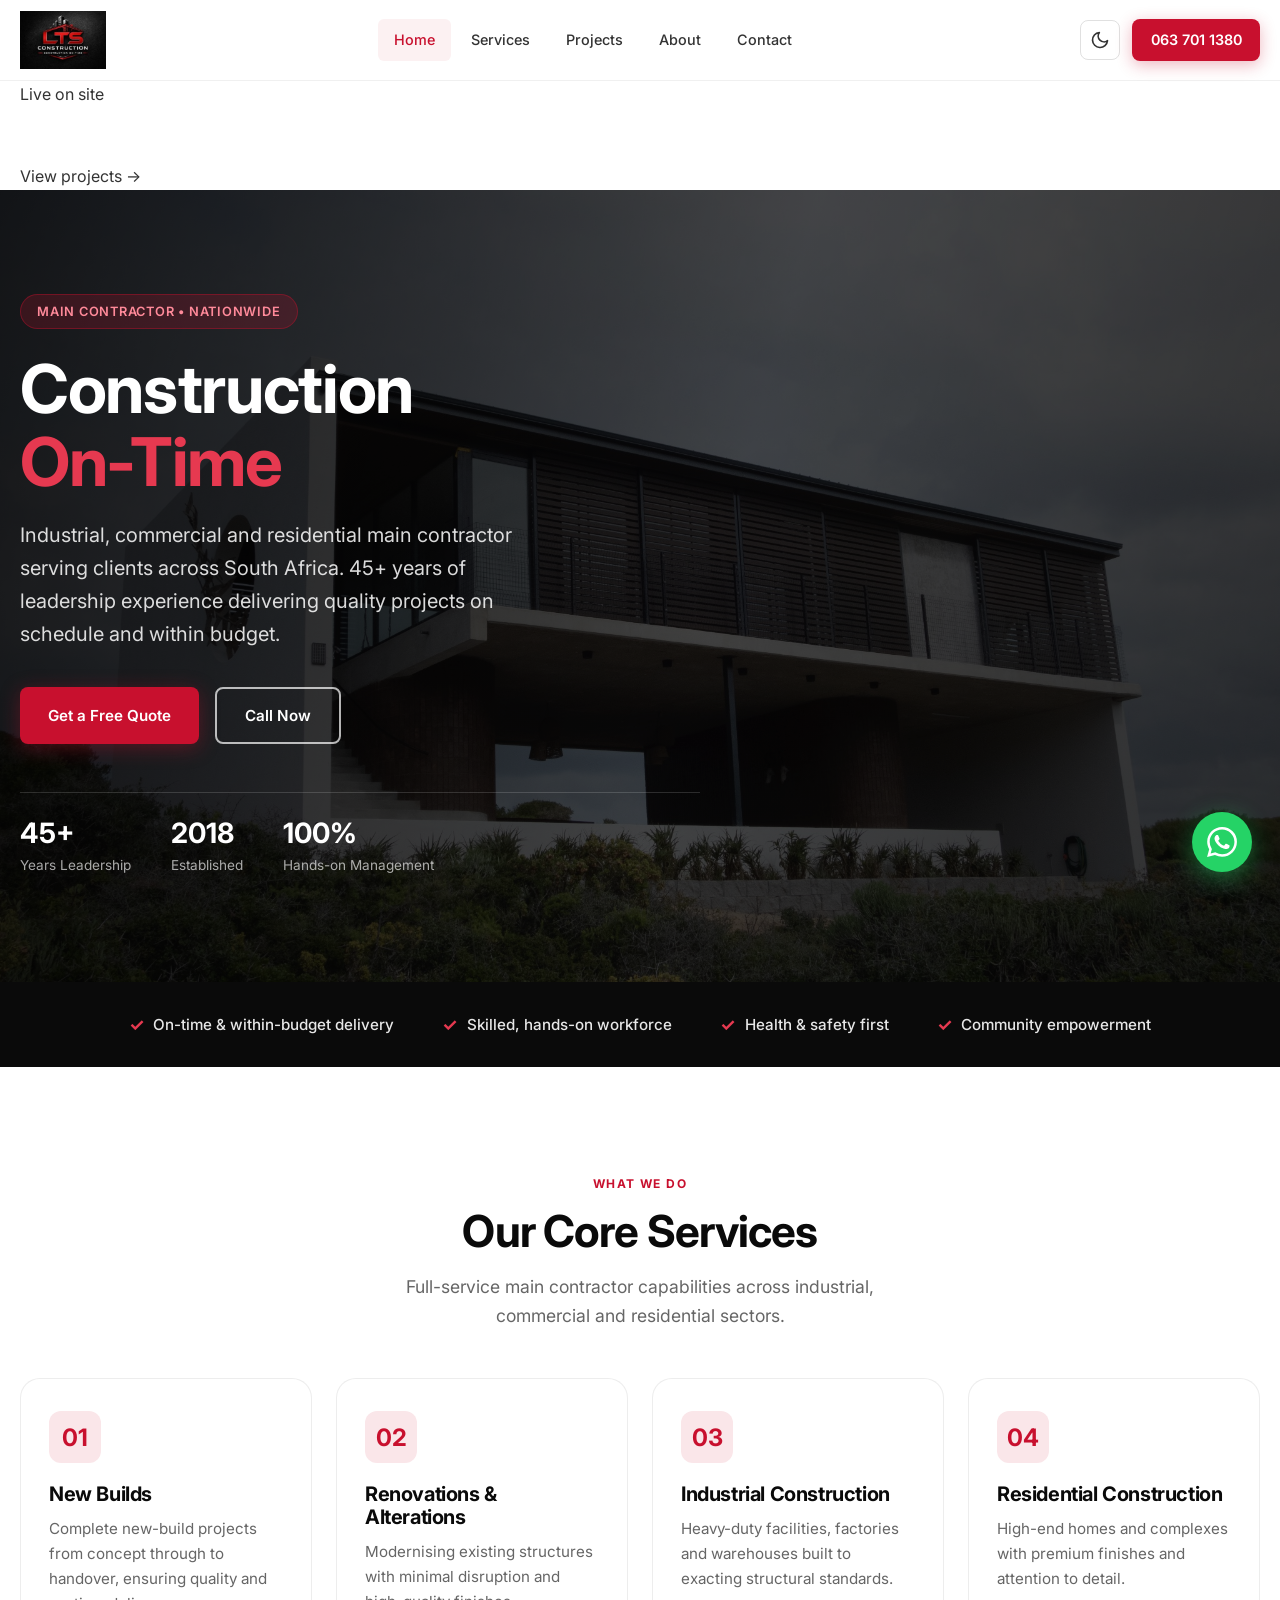
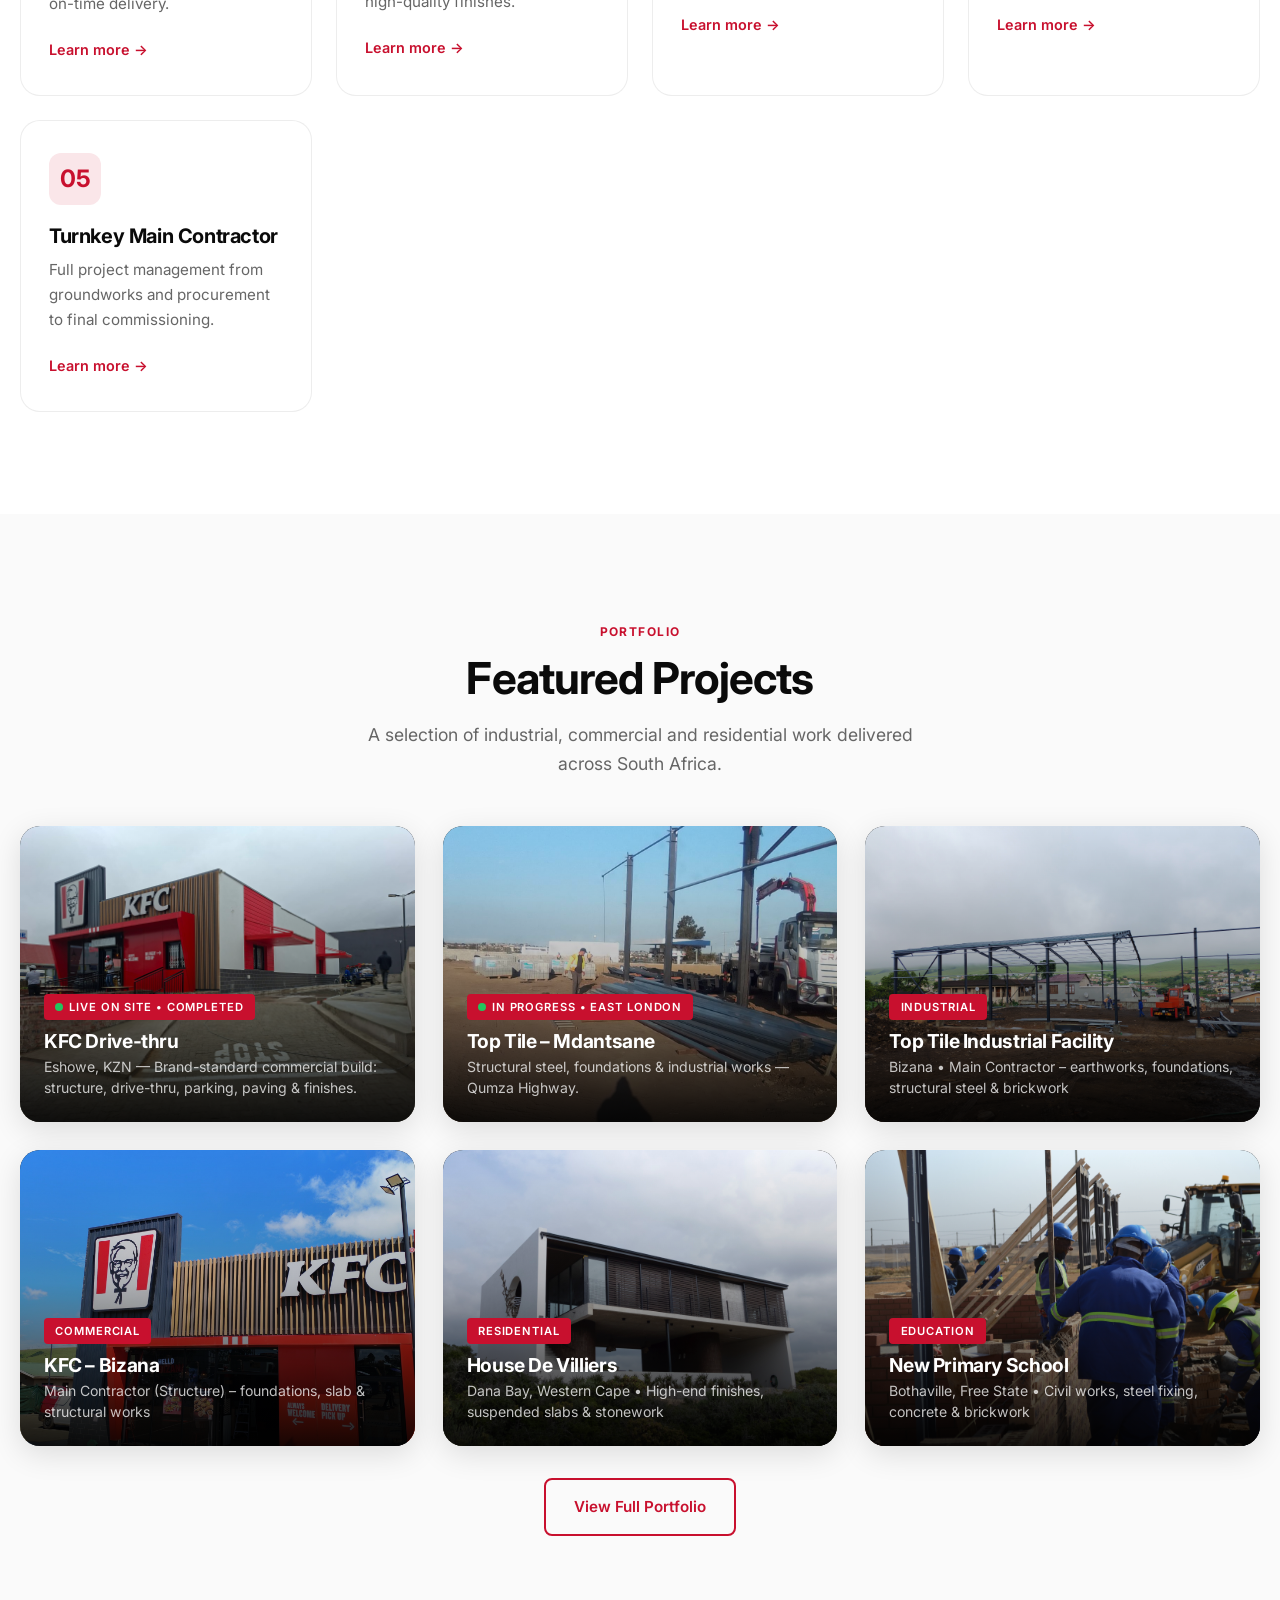
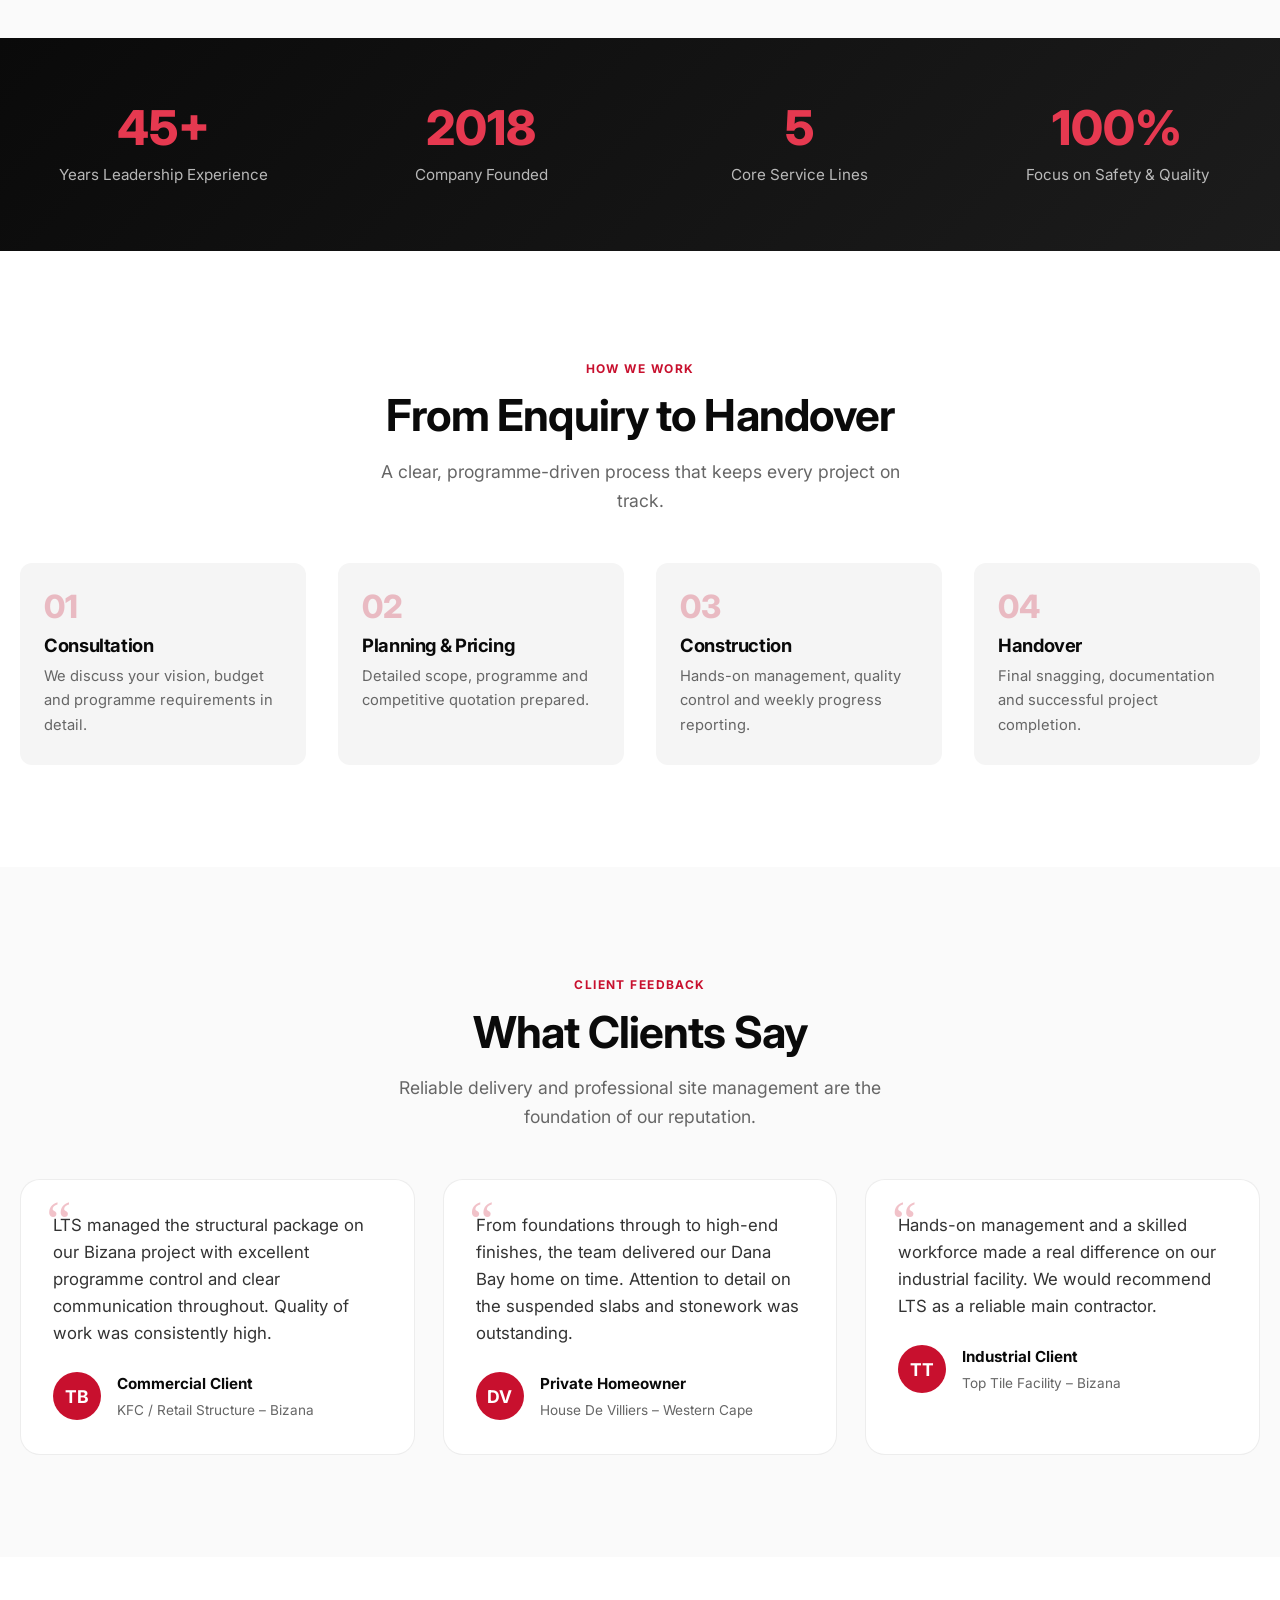
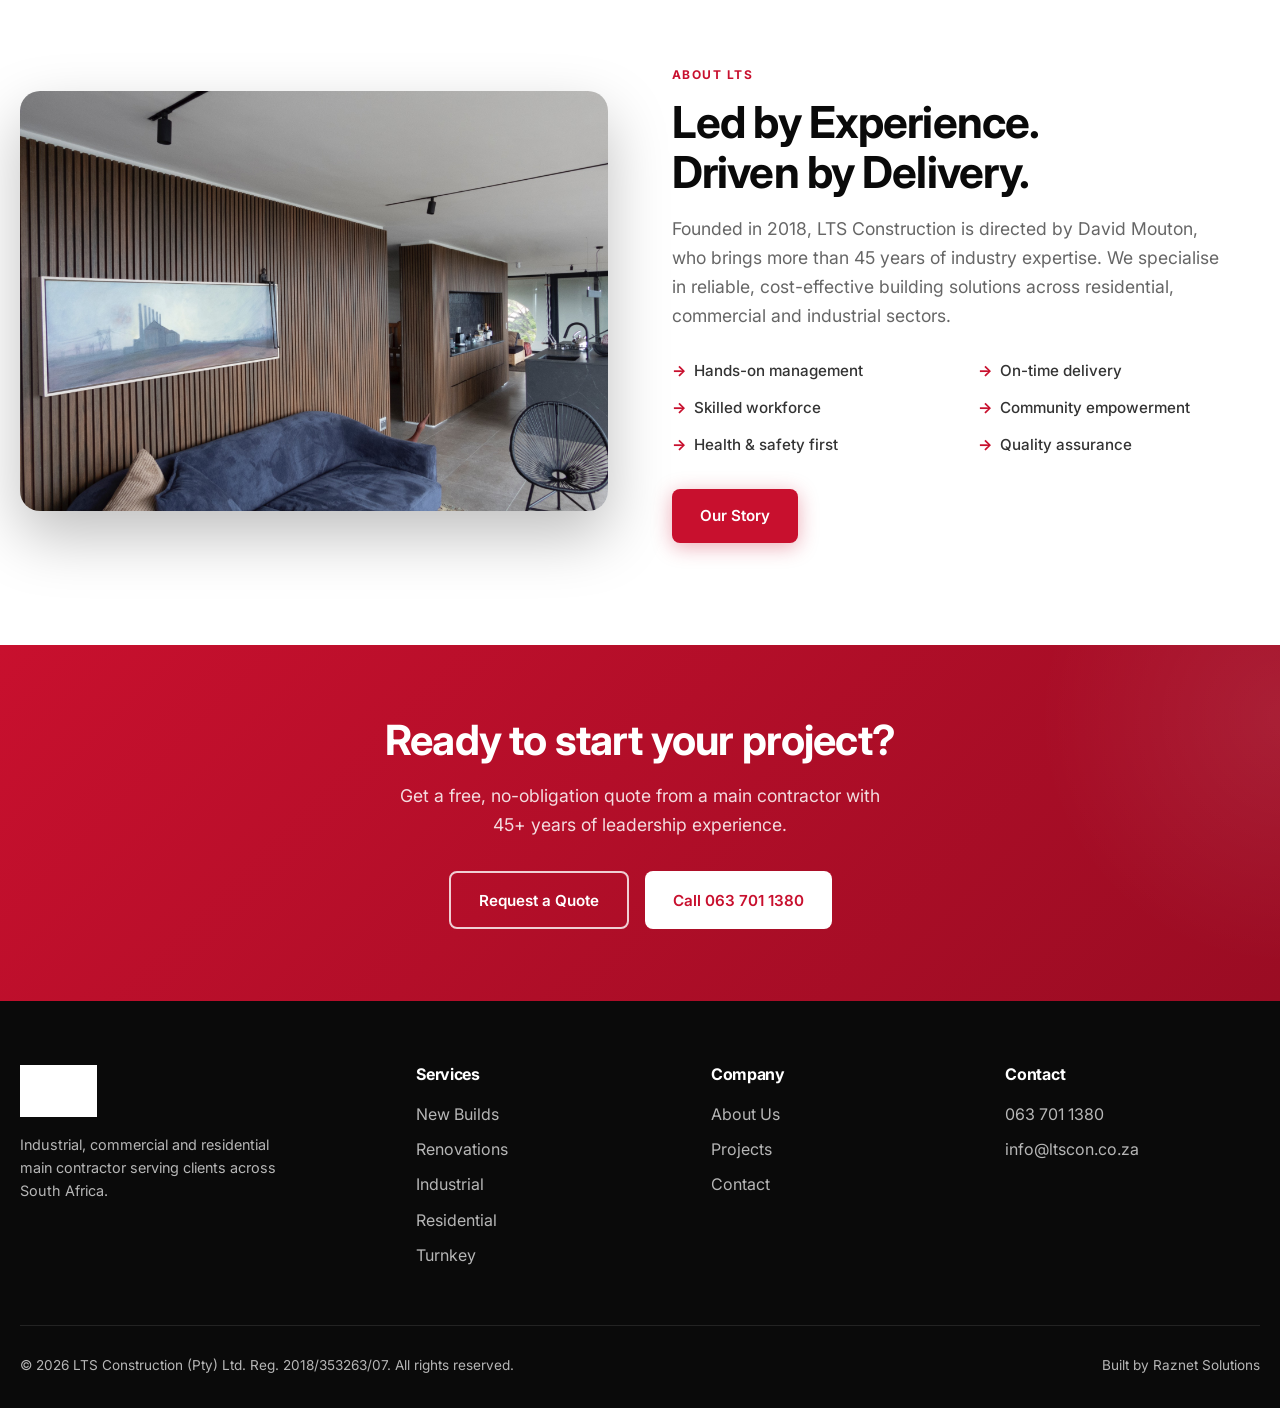
==== commit 46e405a7: "Update index.html" ====
--- a/index.html
+++ b/index.html
@@ -54,8 +54,8 @@
     <div class="container">
       <span class="news-banner-label">Live on site</span>
       <div class="live-items">
-        <p><strong>KFC Eshowe</strong> — Newly completed commercial project, Eshowe, KwaZulu-Natal. External structure, drive-thru, parking &amp; finishes.</p>
-        <p><strong>Top Tile Mdantsane</strong> — Industrial construction underway at Lot 10437 Qumza Highway, East London.</p>
+        <p><strong>Eshowe KFC Drive-thru</strong> — Newly completed KZN commercial project, Eshowe Drive-thru Project with External structure,stairscase & parking &amp; finishes.</p>
+        <p><strong>Top Tile Mdantsane</strong> — Industrial construction underway at Qumza Highway, East London.</p>
       </div>
       <a href="projects.html">View projects →</a>
     </div>
@@ -159,7 +159,7 @@
           <img src="assets/images/kfc-eshowe-01.jpg" alt="KFC Eshowe – completed external structure, KwaZulu-Natal" loading="lazy" />
           <div class="project-overlay">
             <span class="project-tag project-tag--live">Live on site • Completed</span>
-            <h3>KFC – Eshowe</h3>
+            <h3>KFC Drive-thru</h3>
             <p>Eshowe, KZN — Brand-standard commercial build: structure, drive-thru, parking, paving &amp; finishes.</p>
           </div>
         </article>
@@ -169,7 +169,7 @@
           <div class="project-overlay">
             <span class="project-tag project-tag--live">In Progress • East London</span>
             <h3>Top Tile – Mdantsane</h3>
-            <p>Structural steel, foundations & industrial works — Lot 10437 Qumza Highway.</p>
+            <p>Structural steel, foundations & industrial works — Qumza Highway.</p>
           </div>
         </article>
 <article class="project-card">
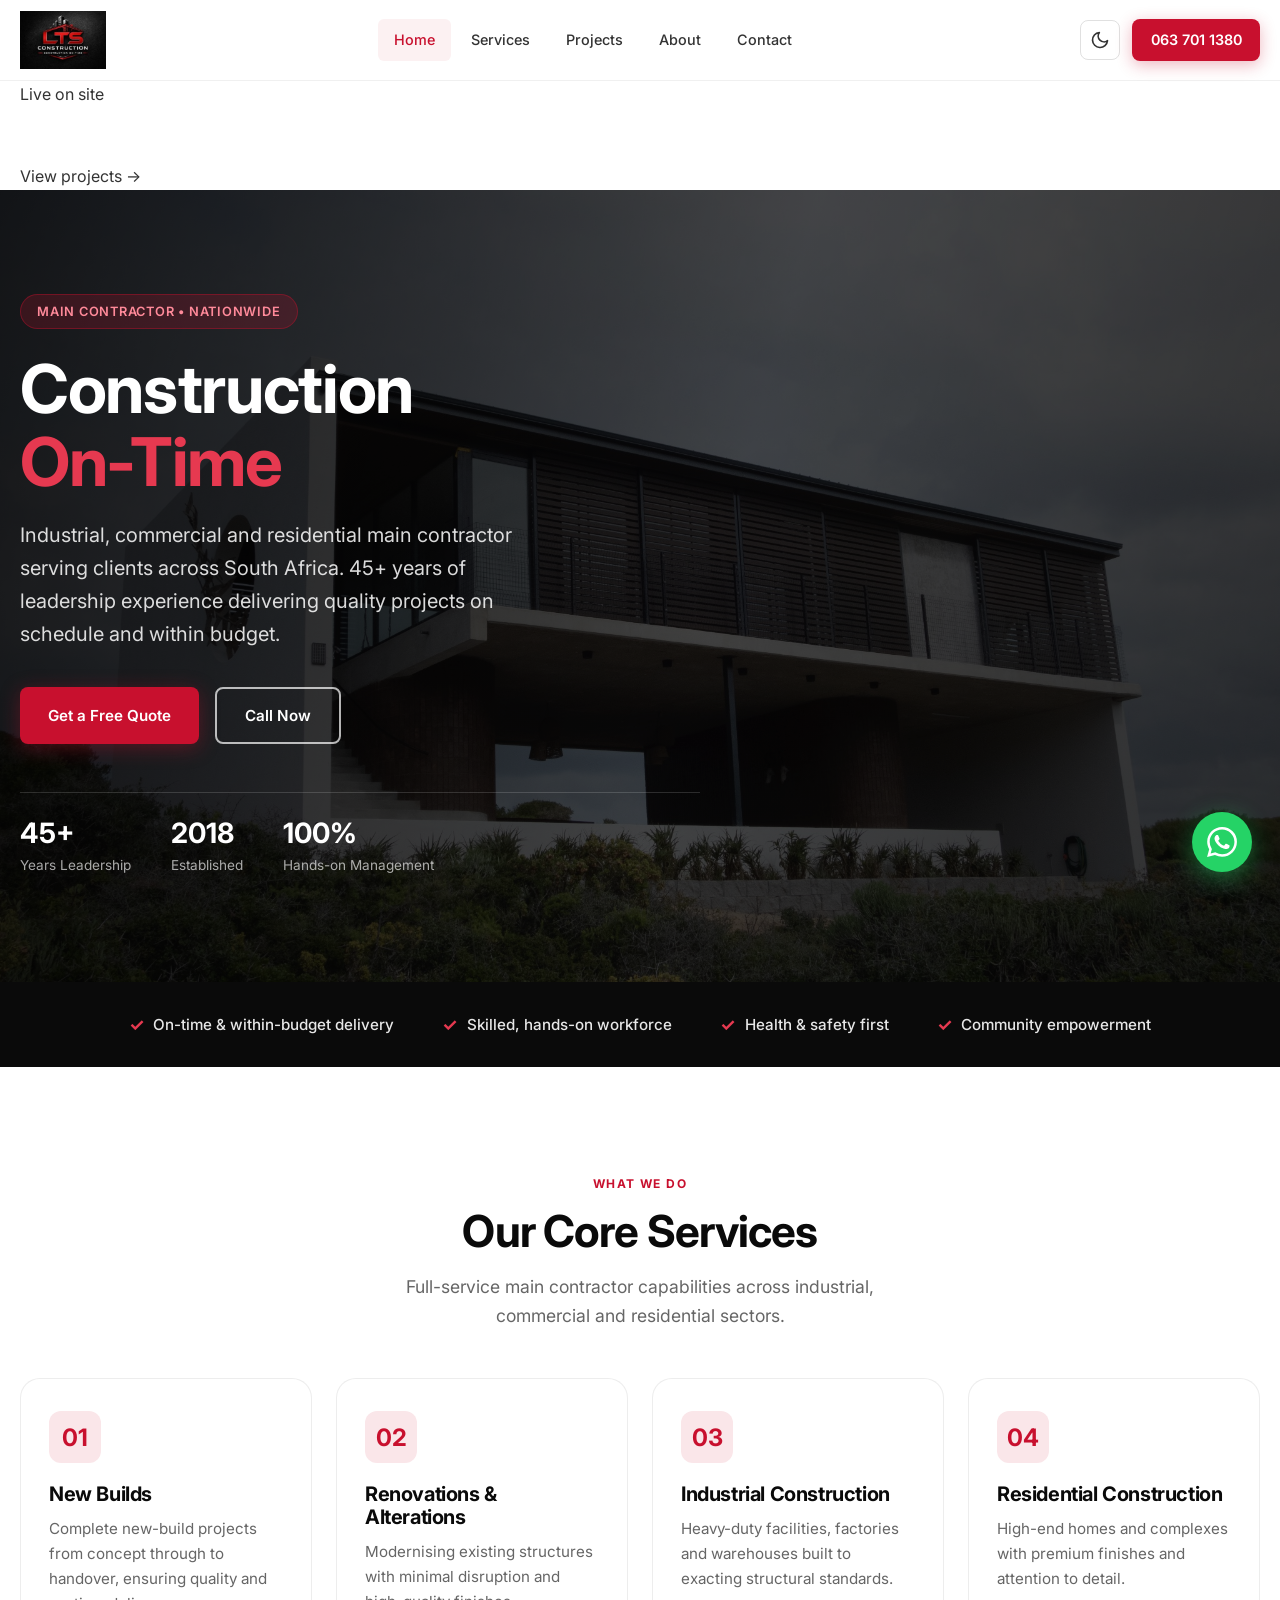
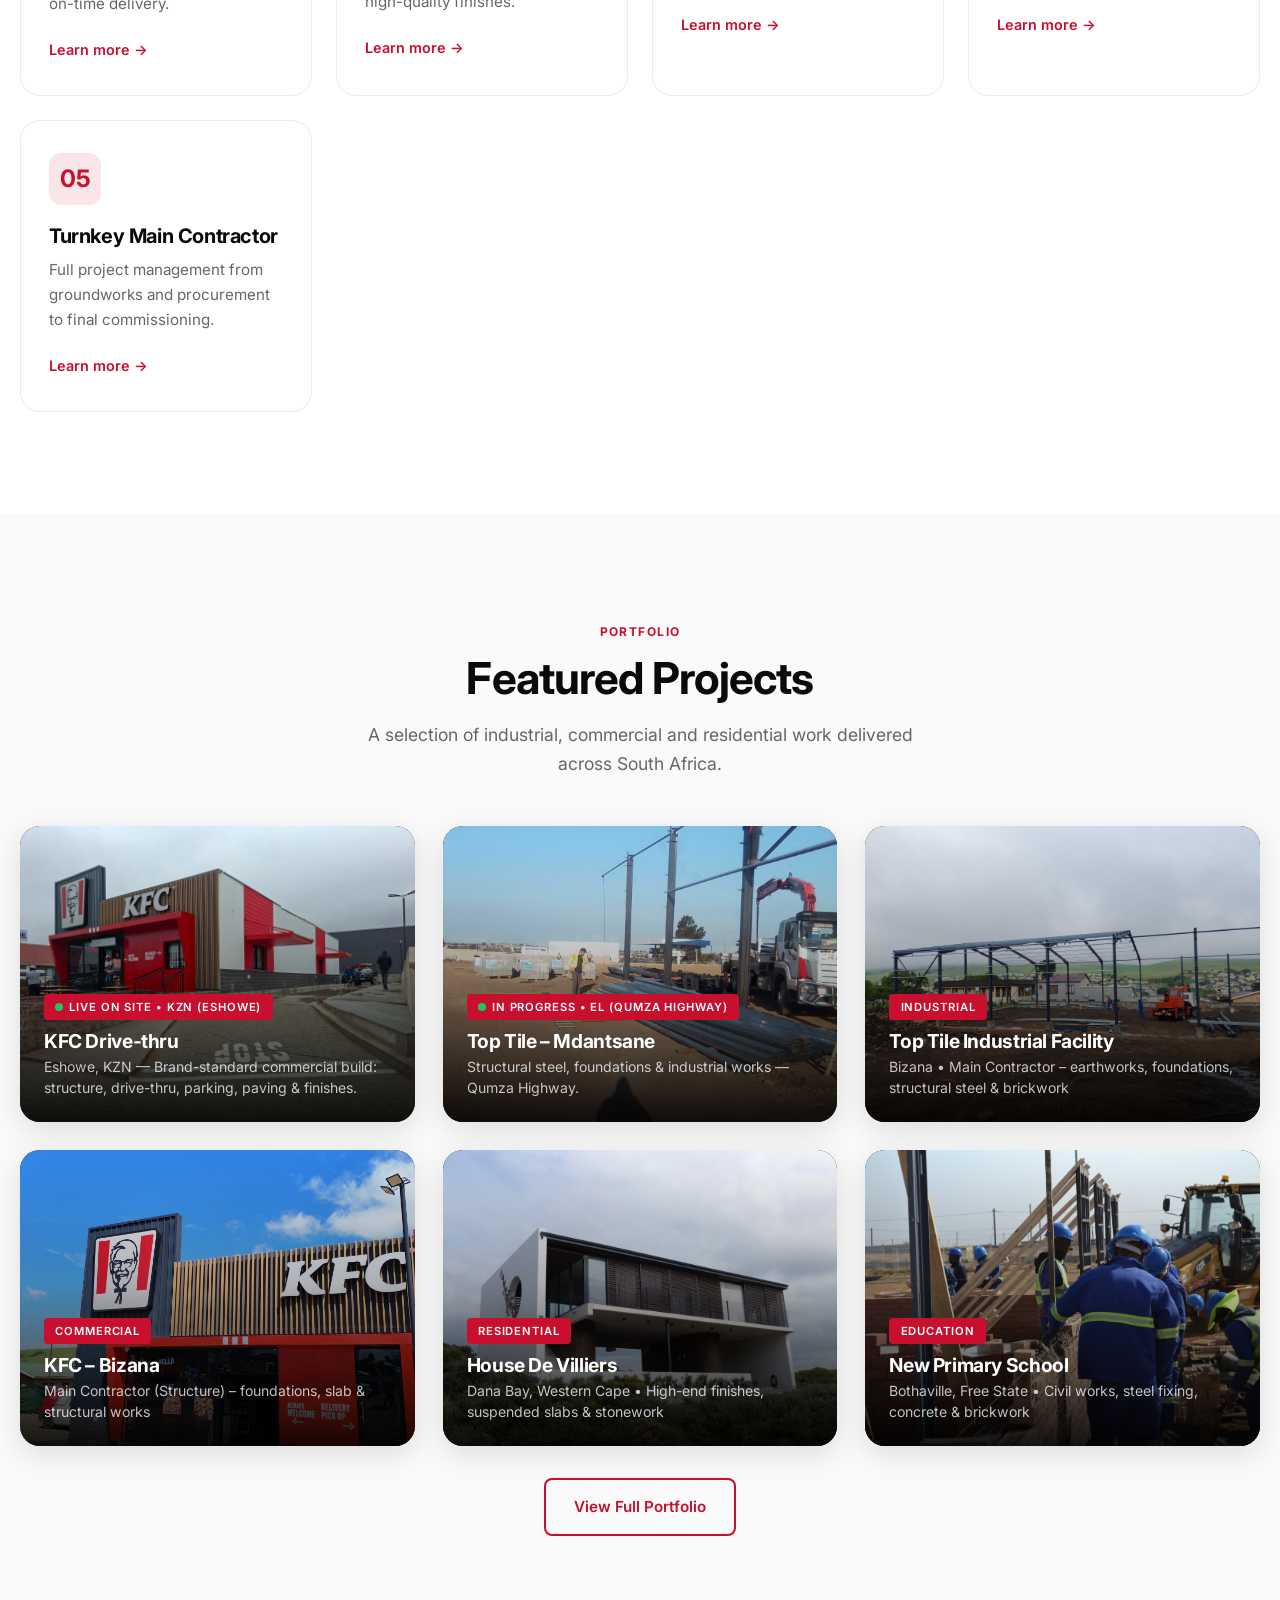
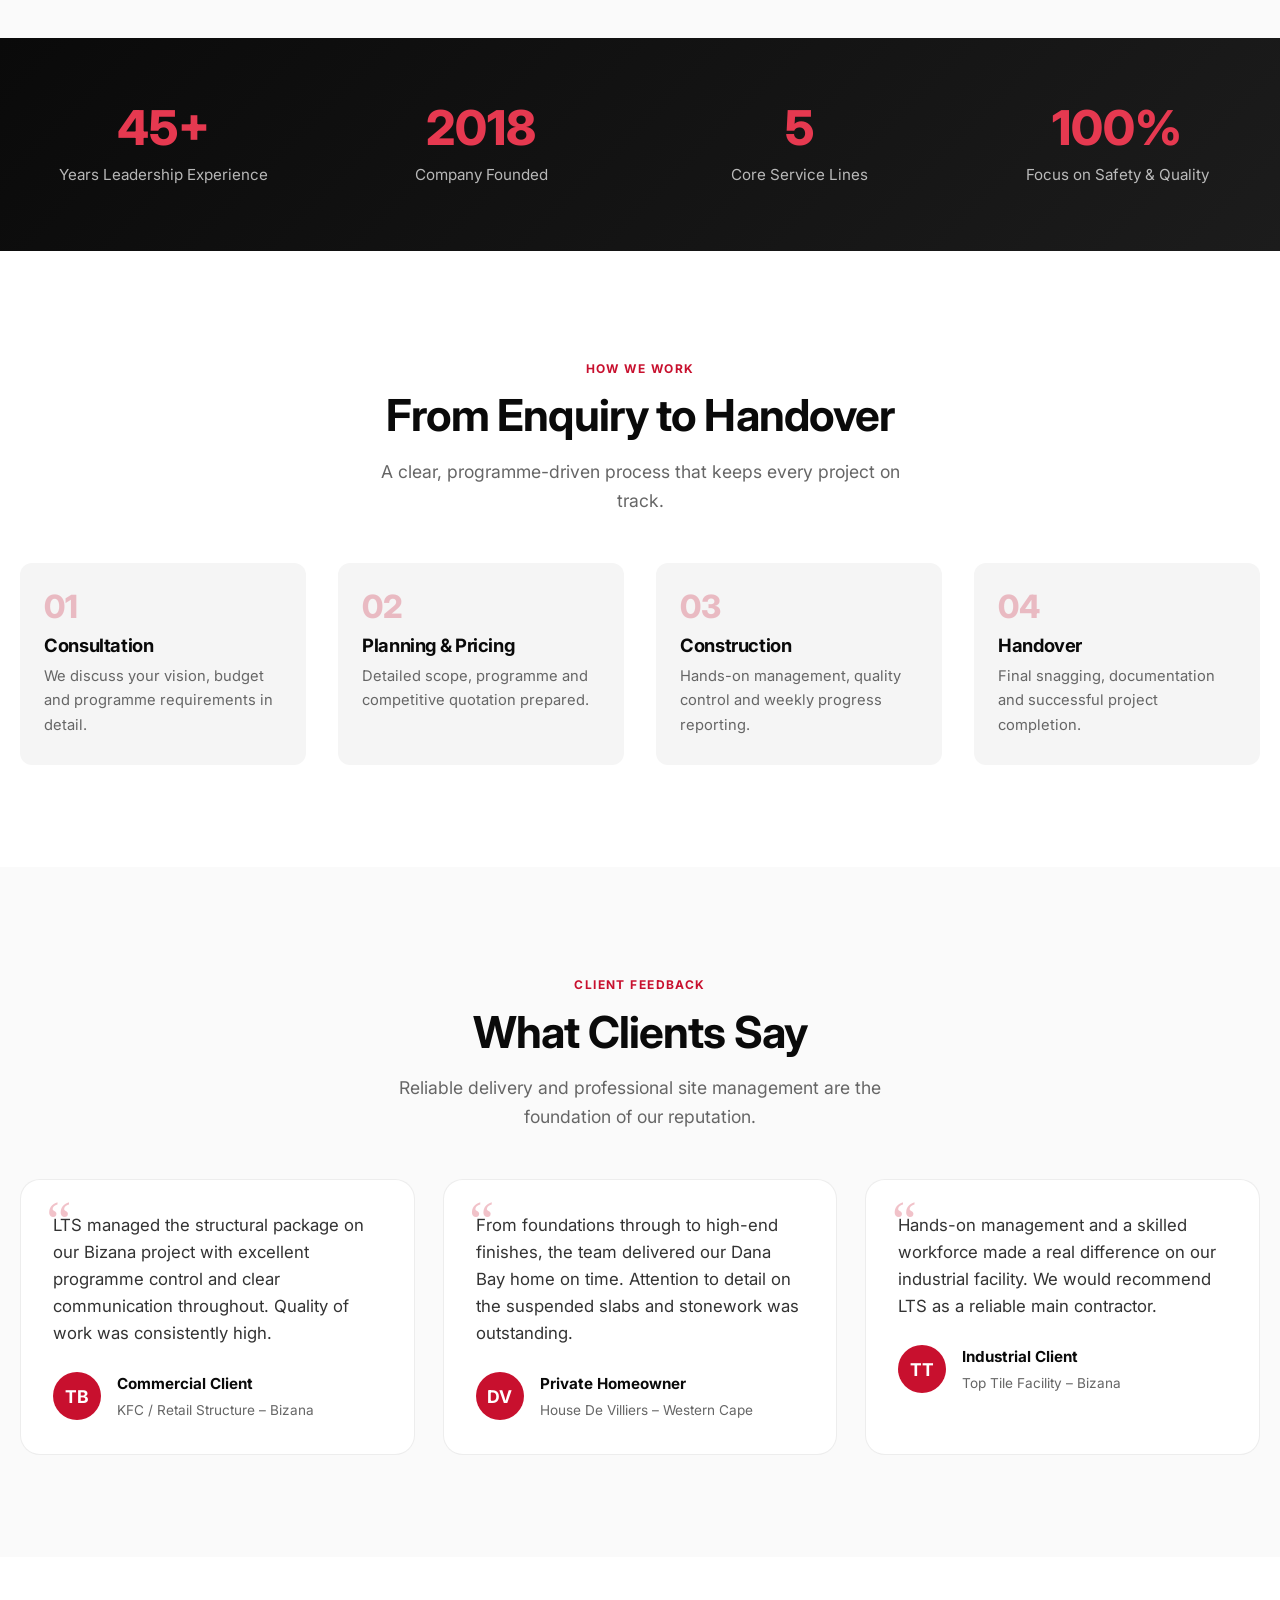
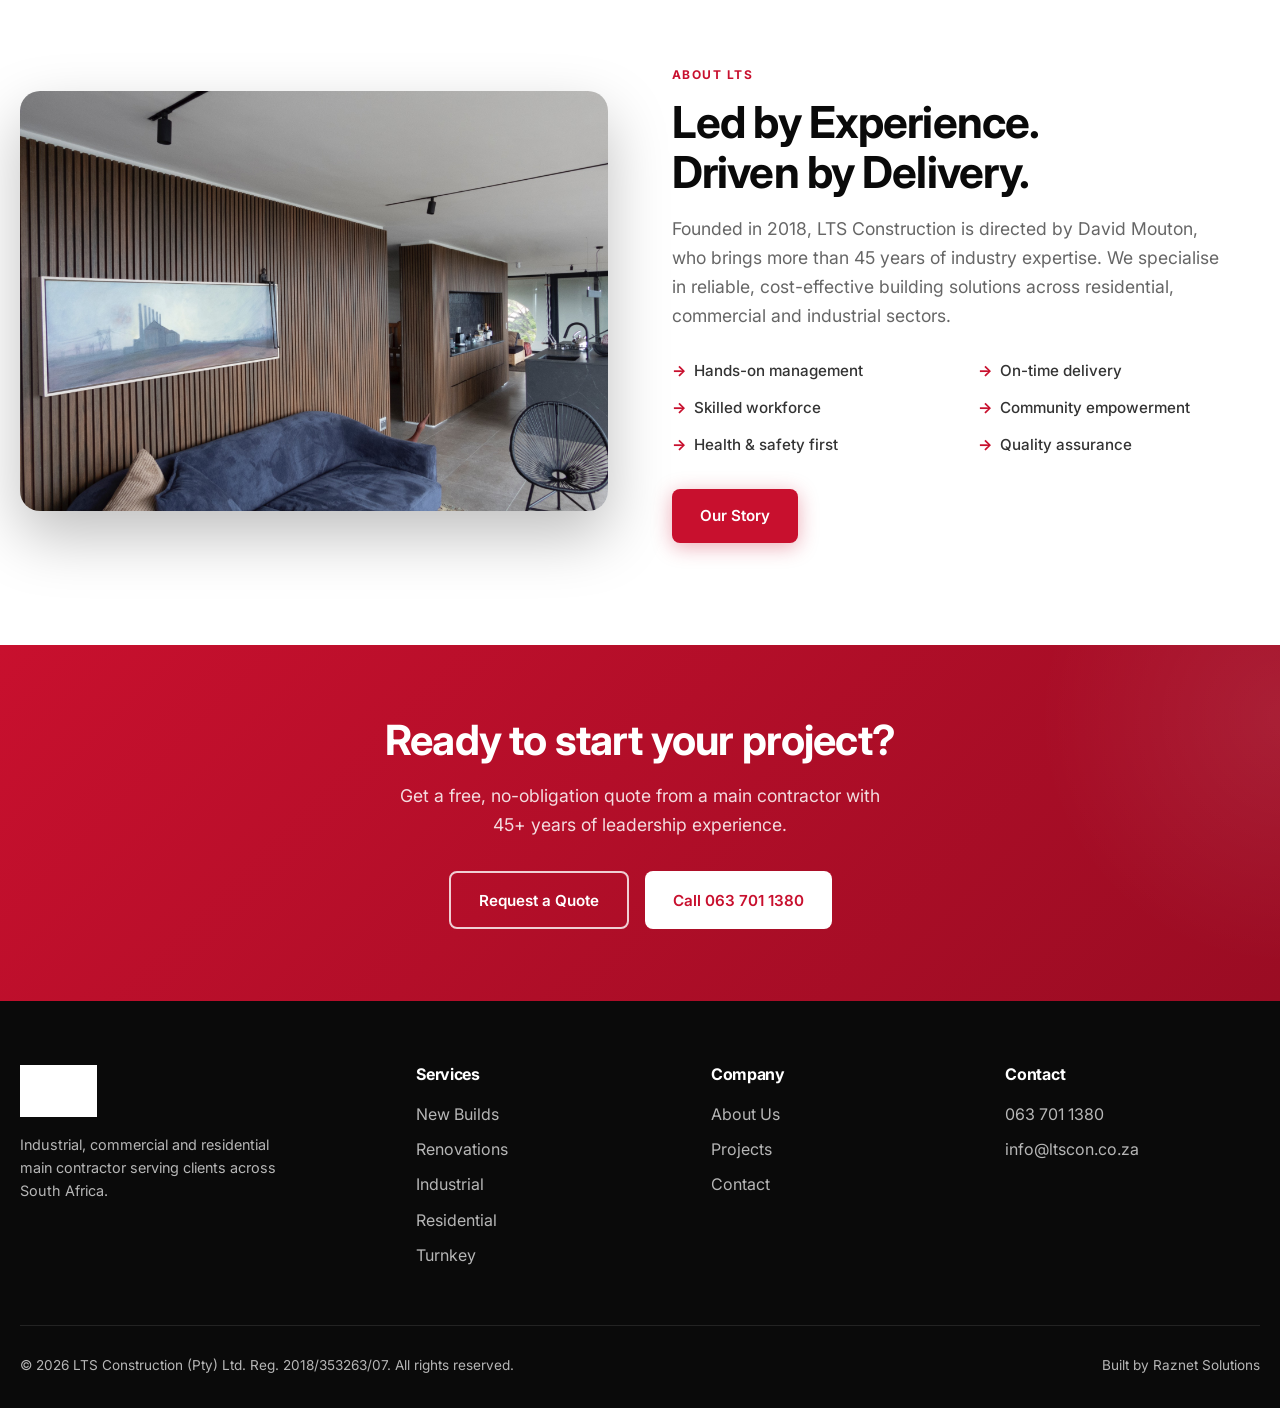
==== commit 9c52e864: "Update project tags for KFC and Top Tile entries" ====
--- a/index.html
+++ b/index.html
@@ -54,8 +54,8 @@
     <div class="container">
       <span class="news-banner-label">Live on site</span>
       <div class="live-items">
-        <p><strong>Eshowe KFC Drive-thru</strong> — Newly completed KZN commercial project, Eshowe Drive-thru Project with External structure,stairscase & parking &amp; finishes.</p>
-        <p><strong>Top Tile Mdantsane</strong> — Industrial construction underway at Qumza Highway, East London.</p>
+        <p><strong>KFC Drive-thru</strong> — Newly completed commercial project, Eshowe Drive-thru, KZN.</p>
+        <p><strong>Top Tile Mdantsane</strong> — Industrial construction underway at Qumza Highway, EL.</p>
       </div>
       <a href="projects.html">View projects →</a>
     </div>
@@ -158,7 +158,7 @@
         <article class="project-card" data-gallery='["assets/images/kfc-eshowe-01.jpg","assets/images/kfc-eshowe-02.jpg","assets/images/kfc-eshowe-03.jpg","assets/images/kfc-eshowe-04.jpg","assets/images/kfc-eshowe-05.jpg"]' data-gallery-title="KFC – Eshowe" data-gallery-desc="Completed commercial project in Eshowe, KwaZulu-Natal — external structure, drive-thru, parking, paving and access works.">
           <img src="assets/images/kfc-eshowe-01.jpg" alt="KFC Eshowe – completed external structure, KwaZulu-Natal" loading="lazy" />
           <div class="project-overlay">
-            <span class="project-tag project-tag--live">Live on site • Completed</span>
+            <span class="project-tag project-tag--live">Live on site • KZN (Eshowe)</span>
             <h3>KFC Drive-thru</h3>
             <p>Eshowe, KZN — Brand-standard commercial build: structure, drive-thru, parking, paving &amp; finishes.</p>
           </div>
@@ -167,7 +167,7 @@
         <article class="project-card" data-gallery='["assets/images/top-tile-mdantsane-01.jpg","assets/images/top-tile-mdantsane-03.jpg","assets/images/top-tile-mdantsane-02.jpg"]' data-gallery-title="Top Tile – Mdantsane" data-gallery-desc="Industrial construction underway — Lot 10437 Qumza Highway, East London.">
           <img src="assets/images/top-tile-mdantsane-01.jpg" alt="Top Tile Mdantsane – East London" loading="lazy" />
           <div class="project-overlay">
-            <span class="project-tag project-tag--live">In Progress • East London</span>
+            <span class="project-tag project-tag--live">In Progress • EL (Qumza Highway)</span>
             <h3>Top Tile – Mdantsane</h3>
             <p>Structural steel, foundations & industrial works — Qumza Highway.</p>
           </div>
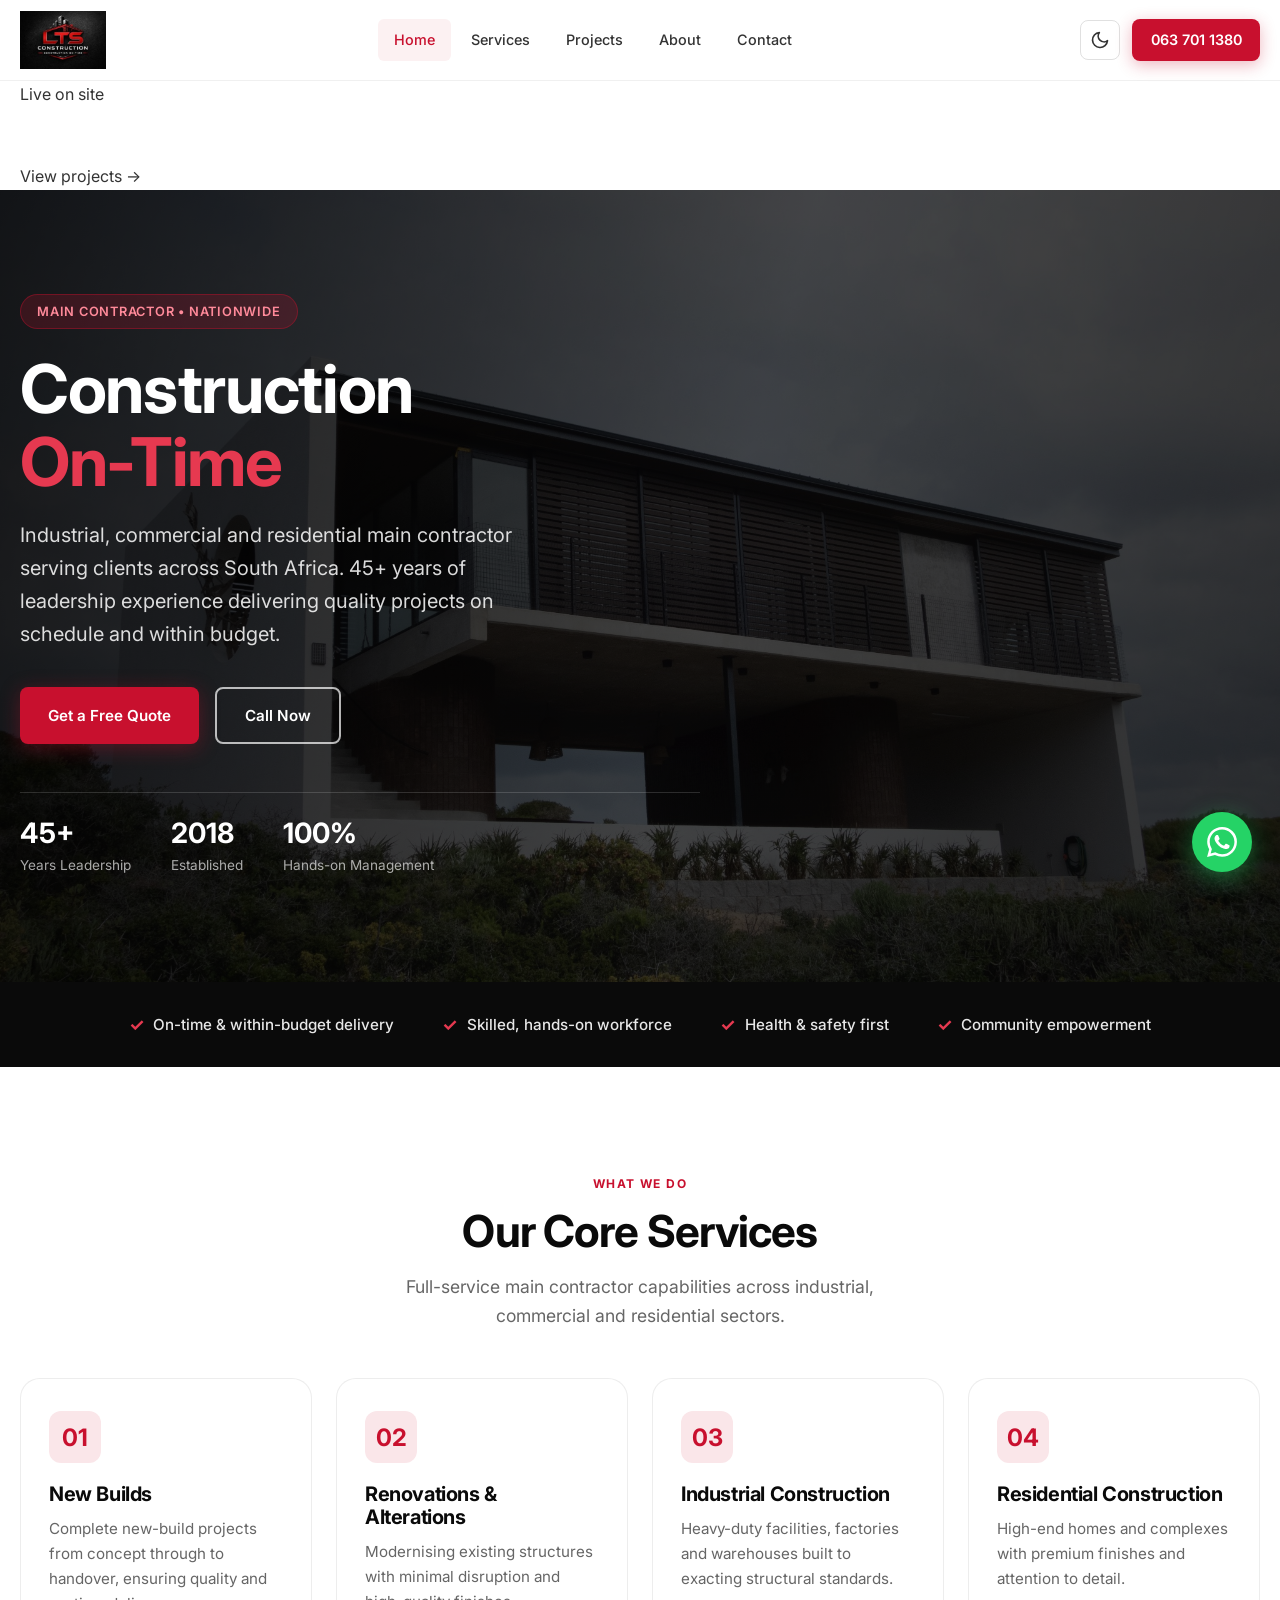
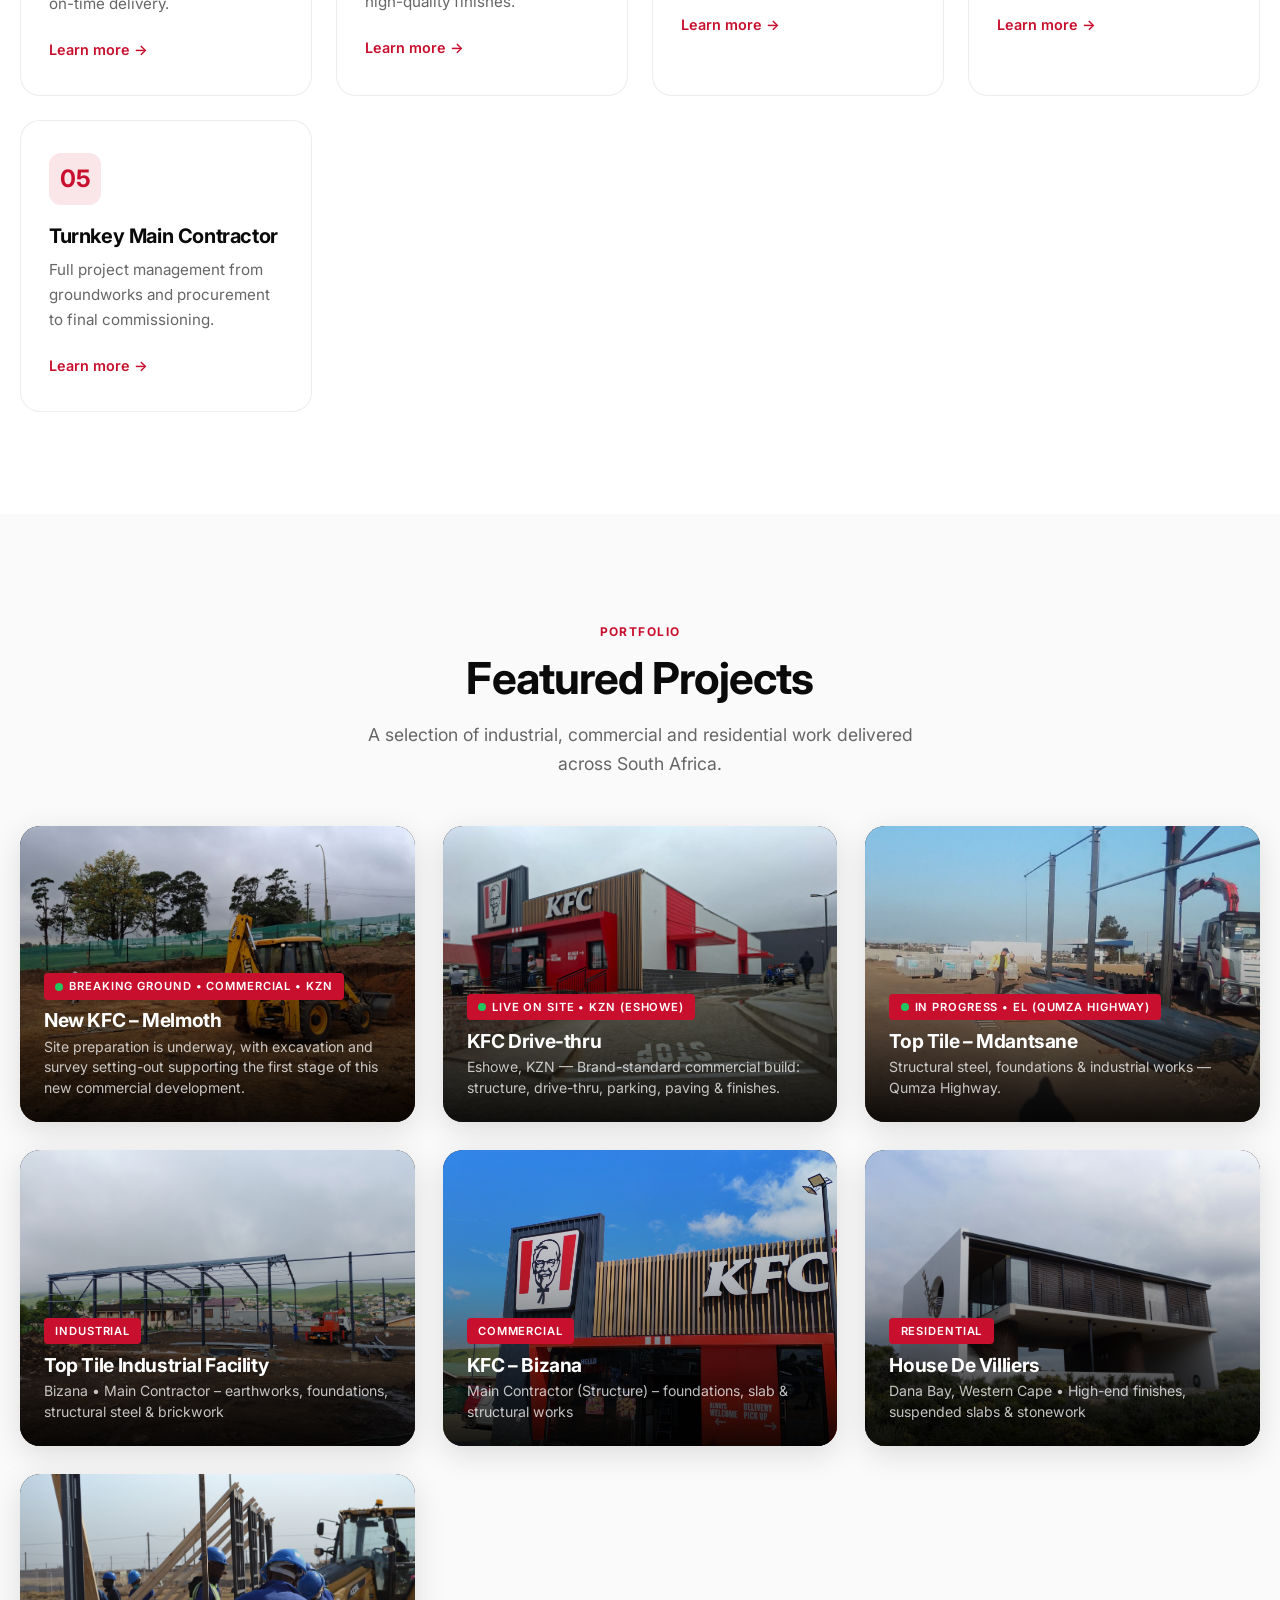
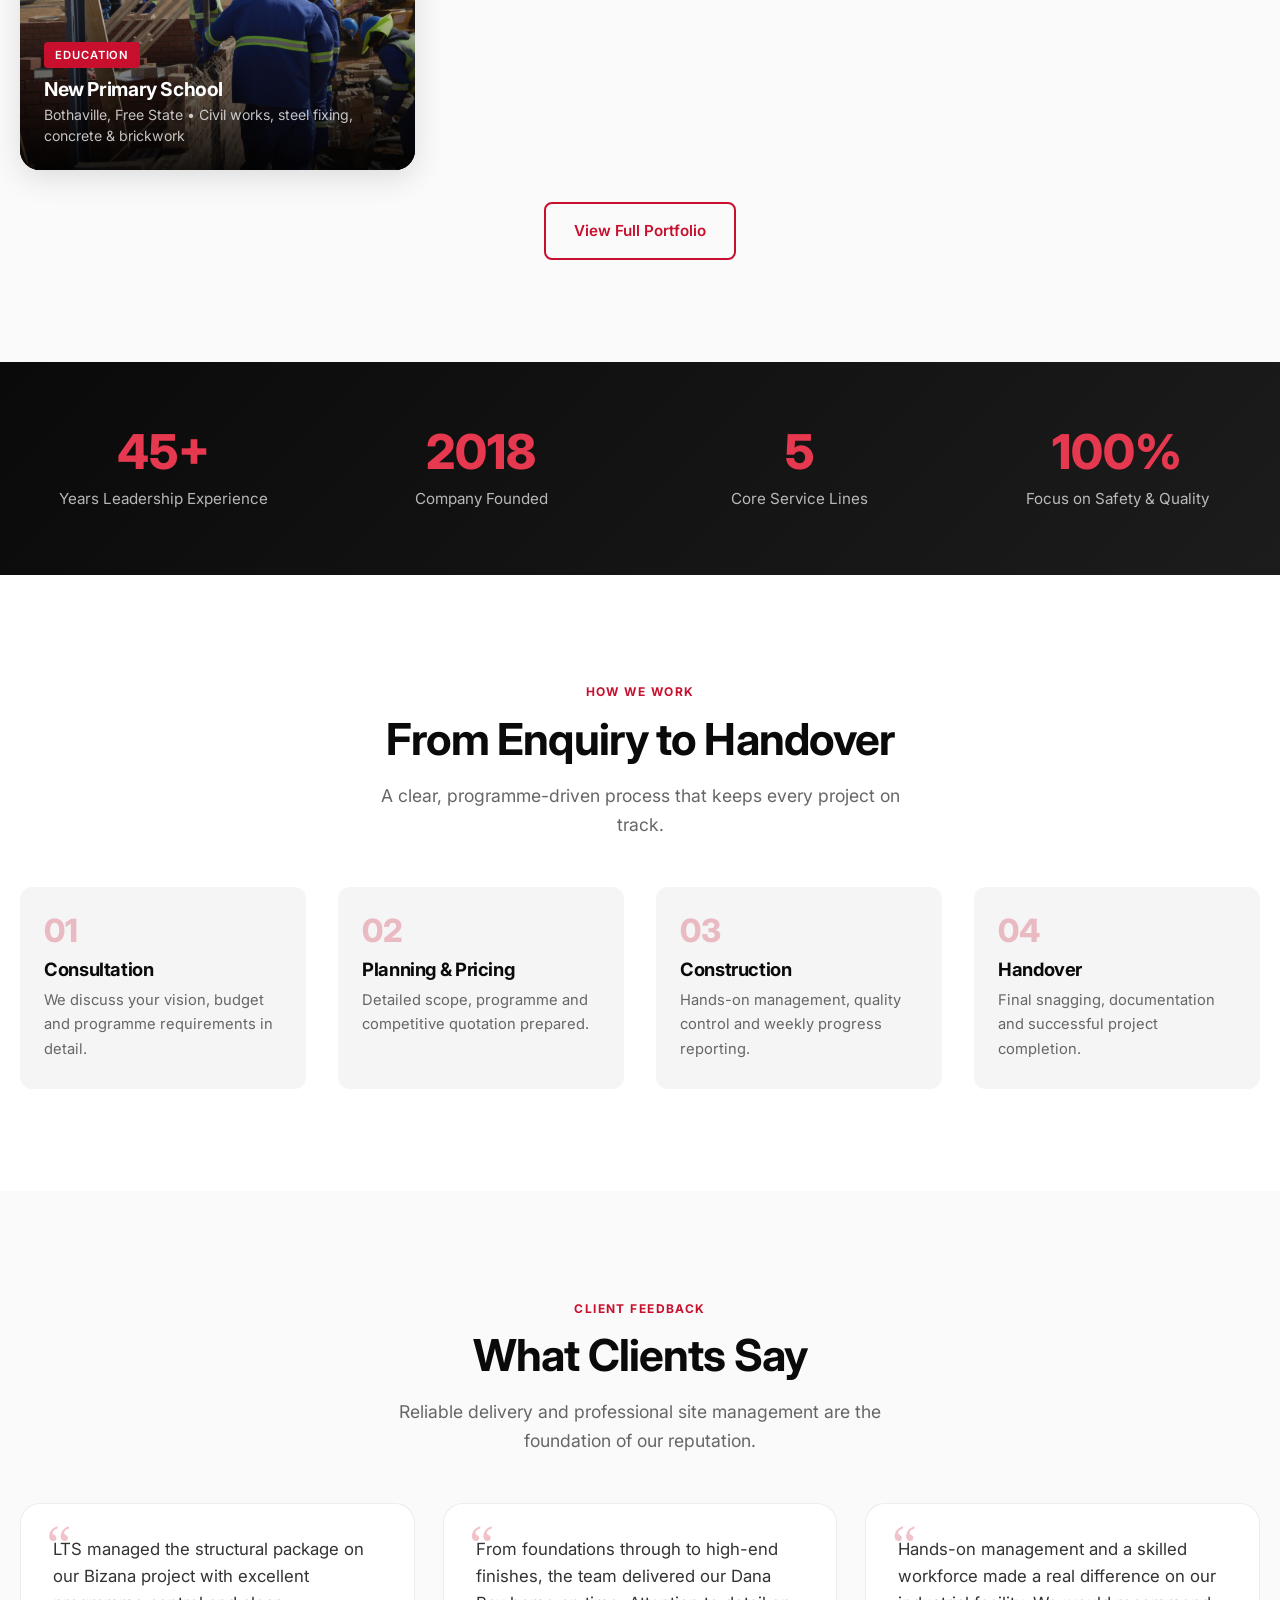
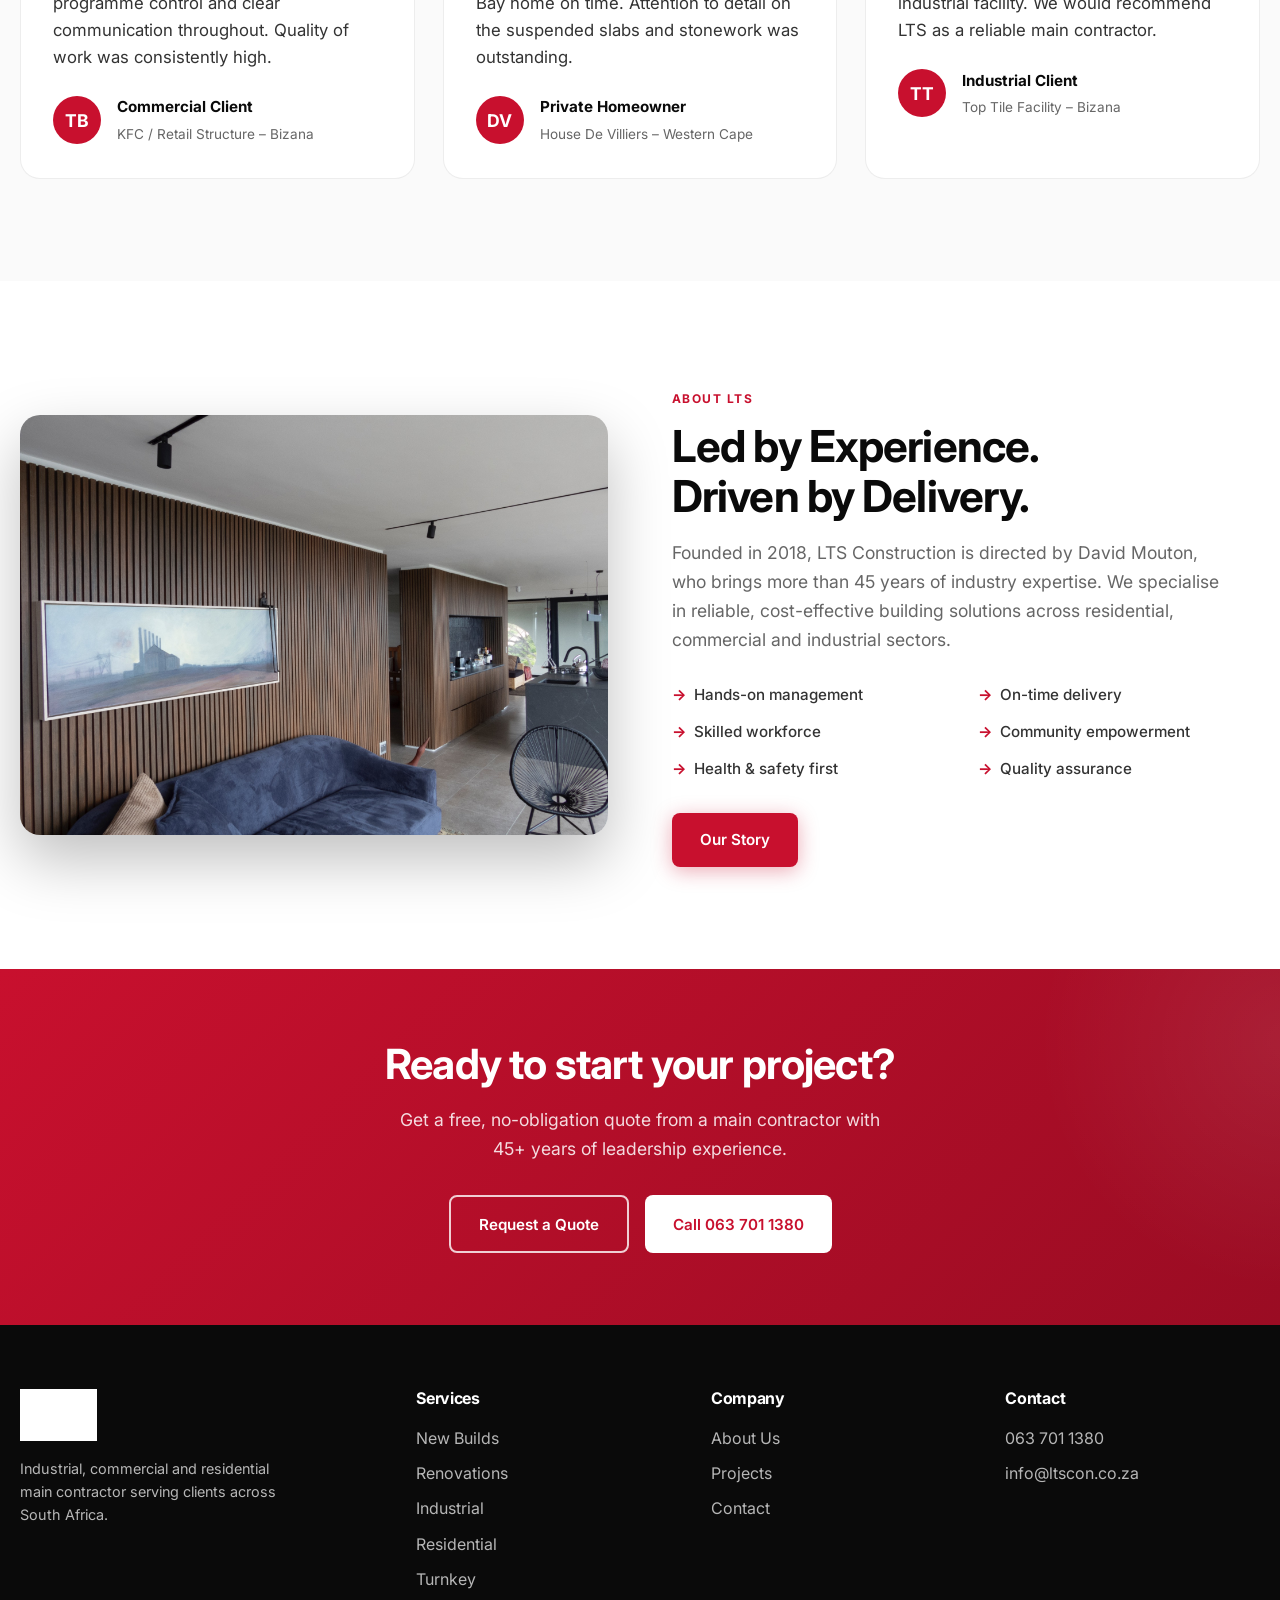
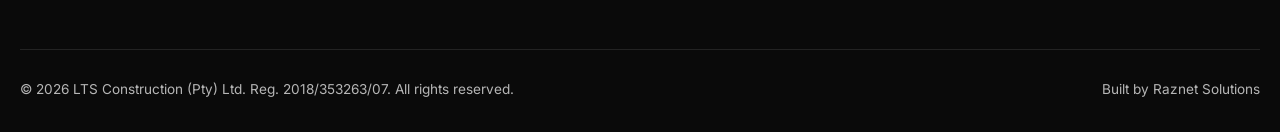
==== commit 472ae49a: "Update LTS website: Eshowe completed, Melmoth groundworks, live banner and gallery" ====
--- a/index.html
+++ b/index.html
@@ -54,7 +54,7 @@
     <div class="container">
       <span class="news-banner-label">Live on site</span>
       <div class="live-items">
-        <p><strong>KFC Drive-thru</strong> — Newly completed commercial project, Eshowe Drive-thru, KZN.</p>
+        <p><strong>New KFC – Melmoth</strong> — Breaking ground on a new commercial development in KZN.</p>
         <p><strong>Top Tile Mdantsane</strong> — Industrial construction underway at Qumza Highway, EL.</p>
       </div>
       <a href="projects.html">View projects →</a>
@@ -154,6 +154,15 @@
         <p class="section-desc">A selection of industrial, commercial and residential work delivered across South Africa.</p>
       </div>
       <div class="projects-grid">
+
+        <article class="project-card" data-gallery='["assets/images/kfc-melmoth-groundworks-02.jpg","assets/images/kfc-melmoth-groundworks-01.jpg","assets/images/kfc-melmoth-site-progress.mp4"]' data-gallery-title="New KFC – Melmoth" data-gallery-desc="Breaking ground on a new commercial development in Melmoth, KwaZulu-Natal. Current site works include excavation, ground preparation and survey setting-out." data-gallery-poster="assets/images/kfc-melmoth-groundworks-02.jpg">
+          <img src="assets/images/kfc-melmoth-groundworks-02.jpg" alt="Excavation and site preparation for the new KFC development in Melmoth, KwaZulu-Natal" loading="lazy" />
+          <div class="project-overlay">
+            <span class="project-tag project-tag--live">Breaking Ground • Commercial • KZN</span>
+            <h3>New KFC – Melmoth</h3>
+            <p>Site preparation is underway, with excavation and survey setting-out supporting the first stage of this new commercial development.</p>
+          </div>
+        </article>
 
         <article class="project-card" data-gallery='["assets/images/kfc-eshowe-01.jpg","assets/images/kfc-eshowe-02.jpg","assets/images/kfc-eshowe-03.jpg","assets/images/kfc-eshowe-04.jpg","assets/images/kfc-eshowe-05.jpg"]' data-gallery-title="KFC – Eshowe" data-gallery-desc="Completed commercial project in Eshowe, KwaZulu-Natal — external structure, drive-thru, parking, paving and access works.">
           <img src="assets/images/kfc-eshowe-01.jpg" alt="KFC Eshowe – completed external structure, KwaZulu-Natal" loading="lazy" />
--- a/css/style.css
+++ b/css/style.css
@@ -515,14 +515,16 @@
   box-shadow: var(--shadow-lg);
 }
 
-.project-card img {
+.project-card img,
+.project-card video {
   width: 100%;
   height: 100%;
   object-fit: cover;
   transition: transform .6s ease;
 }
 
-.project-card:hover img {
+.project-card:hover img,
+.project-card:hover video {
   transform: scale(1.06);
 }
 
@@ -1408,6 +1410,13 @@
   border-radius: 6px;
   box-shadow: 0 20px 60px rgba(0,0,0,0.5);
 }
+.gallery-lightbox__stage video {
+  max-width: 100%;
+  max-height: 75vh;
+  border-radius: 6px;
+  background: #000;
+  box-shadow: 0 20px 60px rgba(0,0,0,0.5);
+}
 .gallery-lightbox__caption {
   color: #eee;
   text-align: center;
